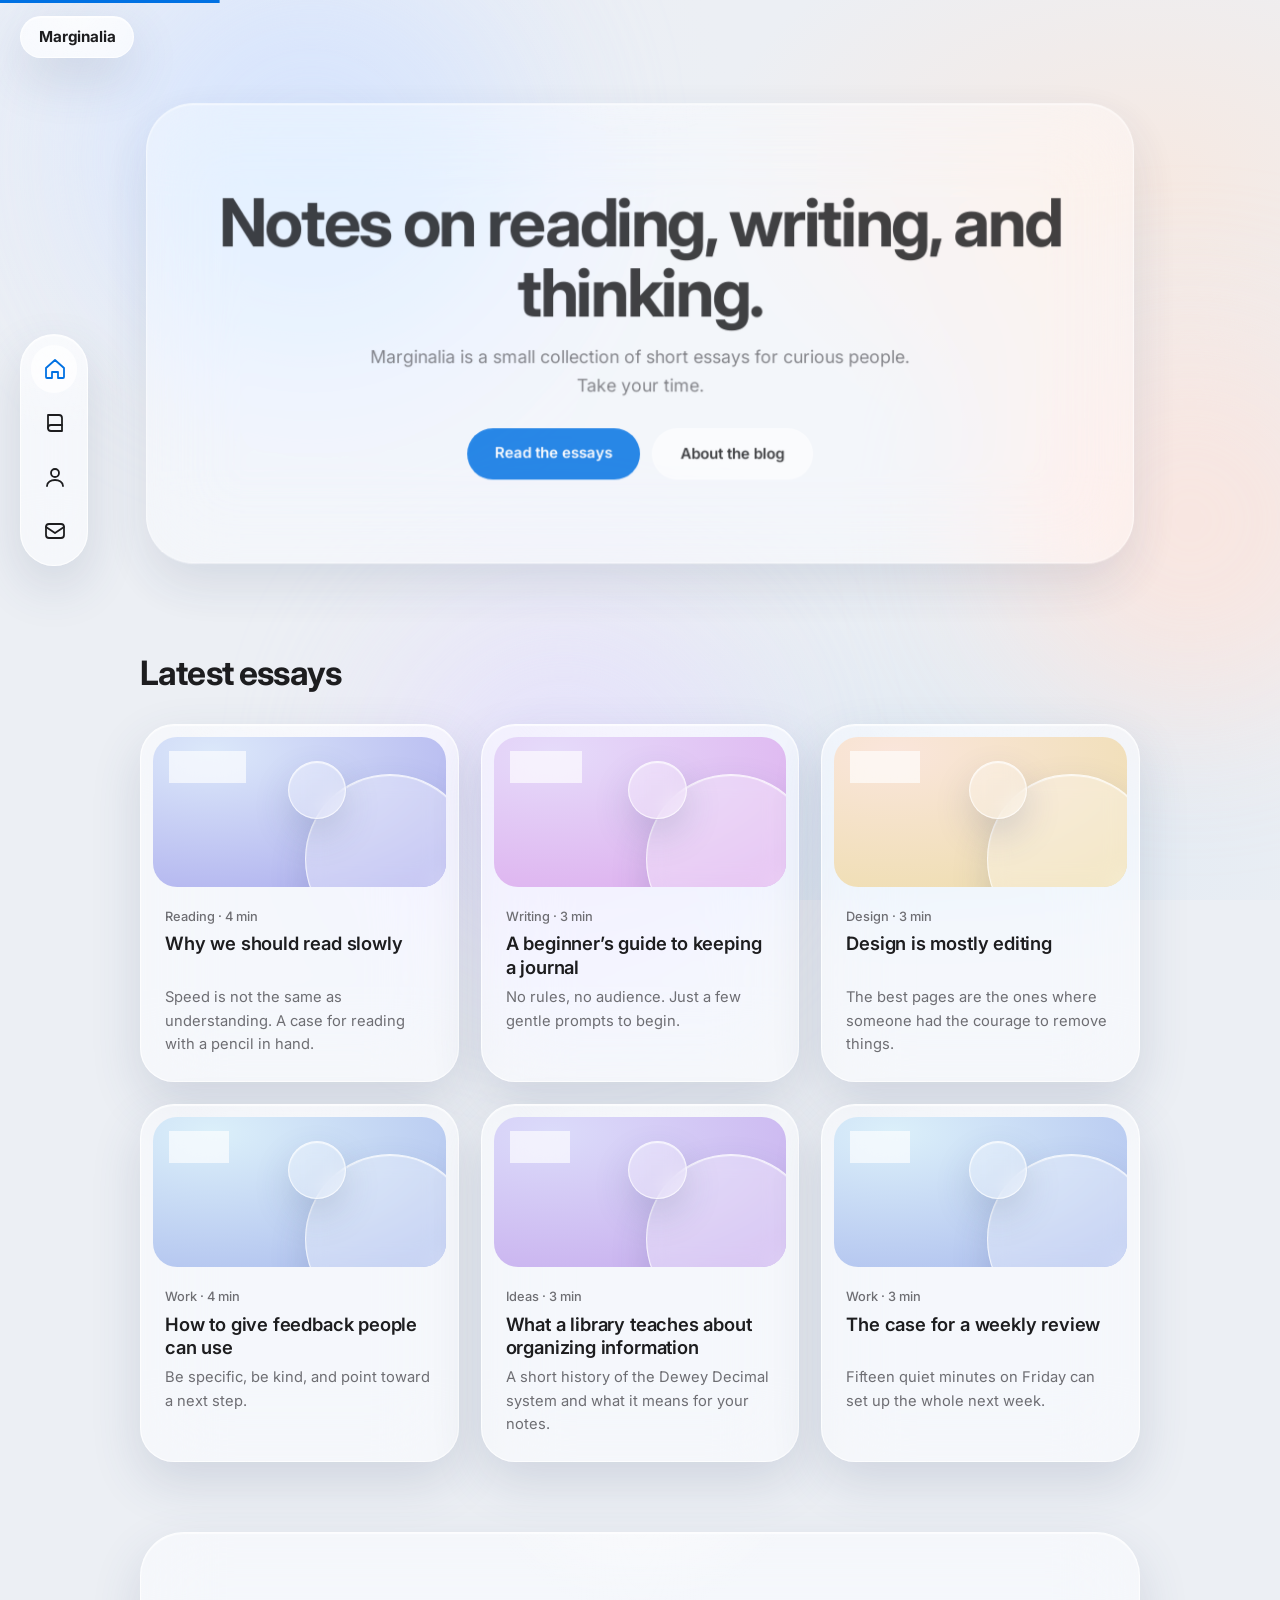
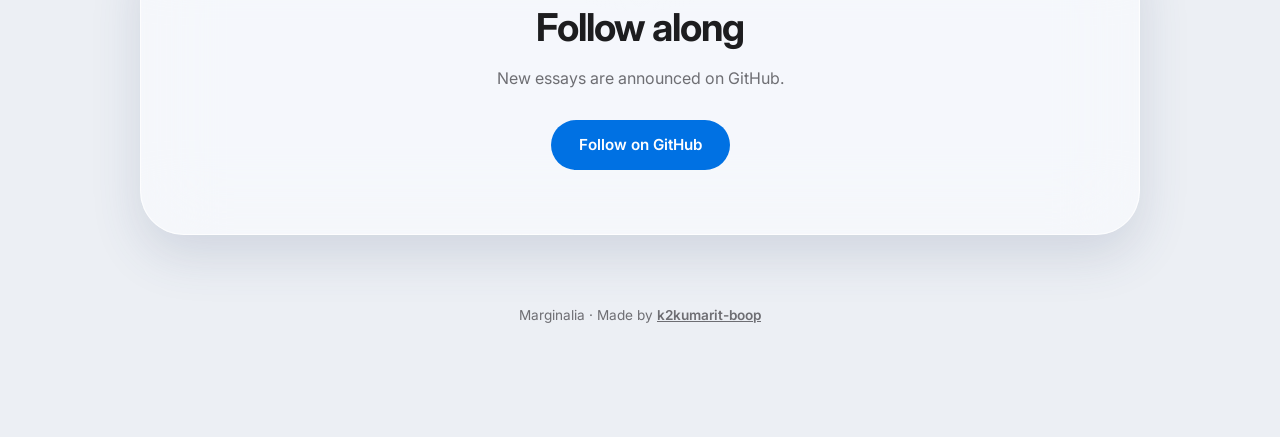
==== index.html @ 706b2b9c "1 Starting blogs" ====
<!DOCTYPE html>
<html lang="en">
<head>
<meta charset="utf-8">
<meta name="viewport" content="width=device-width, initial-scale=1, viewport-fit=cover">
<title>Marginalia</title>
<link rel="preconnect" href="https://fonts.googleapis.com">
<link href="https://fonts.googleapis.com/css2?family=Inter:wght@400;500;600;700&display=swap" rel="stylesheet">
<style>
:root{
  box-sizing:border-box;
  padding-top:env(safe-area-inset-top,0px);
  padding-bottom:env(safe-area-inset-bottom,0px);
  --env1:#eceff4;--env2:#e8eef9;--env3:#f6e9e2;--env4:#dfe9f3;
  --b1:#cfe0ff;--b2:#ffe1d6;--b3:#e4dcff;
  --glass:rgba(255,255,255,.5);--glass2:rgba(255,255,255,.72);--glass-b:rgba(255,255,255,.75);--hi:rgba(255,255,255,.7);
  --text:#1d1d1f;--muted:#6e6e73;--accent:#0071e3;--on-accent:#ffffff;
  --shadow:0 20px 50px rgba(60,80,120,.16);--cl1:92%;--cl2:80%;--chip-bg:rgba(255,255,255,.65);--chip-fg:#1d1d1f;
}
@media (prefers-color-scheme:dark){
  :root:not([data-theme="light"]){
    --env1:#0f1218;--env2:#16203a;--env3:#2a1c2c;--env4:#14243a;
    --b1:#2a4a8a;--b2:#5a3350;--b3:#3a3472;
    --glass:rgba(255,255,255,.1);--glass2:rgba(40,46,60,.62);--glass-b:rgba(255,255,255,.2);--hi:rgba(255,255,255,.22);
    --text:#f5f5f7;--muted:#a1a1a6;--accent:#64b5ff;--on-accent:#04152b;
    --shadow:0 20px 50px rgba(0,0,0,.45);--cl1:40%;--cl2:24%;--chip-bg:rgba(255,255,255,.18);--chip-fg:#f5f5f7;
  }
}
:root[data-theme="dark"]{
  --env1:#0f1218;--env2:#16203a;--env3:#2a1c2c;--env4:#14243a;
  --b1:#2a4a8a;--b2:#5a3350;--b3:#3a3472;
  --glass:rgba(255,255,255,.1);--glass2:rgba(40,46,60,.62);--glass-b:rgba(255,255,255,.2);--hi:rgba(255,255,255,.22);
  --text:#f5f5f7;--muted:#a1a1a6;--accent:#64b5ff;--on-accent:#04152b;
  --shadow:0 20px 50px rgba(0,0,0,.45);--cl1:40%;--cl2:24%;--chip-bg:rgba(255,255,255,.18);--chip-fg:#f5f5f7;
}
html{scroll-behavior:smooth;scroll-padding-top:env(safe-area-inset-top,0px)}
*,*::before,*::after{box-sizing:inherit}
body{margin:0;overflow-x:hidden;color:var(--text);line-height:1.6;
  font-family:-apple-system,BlinkMacSystemFont,"SF Pro Display","SF Pro Text","Inter",system-ui,"Segoe UI",sans-serif;
  background:radial-gradient(60% 50% at 15% 10%,var(--env2) 0,transparent 70%),radial-gradient(50% 45% at 90% 20%,var(--env3) 0,transparent 70%),
    radial-gradient(60% 50% at 70% 95%,var(--env4) 0,transparent 70%),var(--env1);background-attachment:fixed}
a{color:inherit}
:focus-visible{outline:3px solid var(--accent);outline-offset:3px}
.blob{position:fixed;border-radius:50%;filter:blur(80px);opacity:.65;pointer-events:none;z-index:0;will-change:transform}
.b1{width:420px;height:420px;background:var(--b1);top:-100px;left:8%}
.b2{width:380px;height:380px;background:var(--b2);top:40%;right:-100px}
.b3{width:360px;height:360px;background:var(--b3);bottom:-120px;left:30%}
.glass{background:radial-gradient(260px circle at var(--px,50%) var(--py,-30%),var(--hi),transparent 65%),var(--glass);
  border:1px solid var(--glass-b);box-shadow:var(--shadow),inset 0 1px 1px rgba(255,255,255,.7);
  -webkit-backdrop-filter:blur(40px) saturate(180%);backdrop-filter:blur(40px) saturate(180%)}
.bar{position:fixed;left:0;top:0;height:3px;width:100%;z-index:60;background:var(--accent);transform-origin:left;transform:scaleX(0)}
a.logo{position:fixed;z-index:40;left:20px;top:calc(env(safe-area-inset-top,0px) + 16px);padding:8px 18px;border-radius:999px;text-decoration:none;font-weight:700;font-size:.95rem;letter-spacing:-.01em}
.tabs{position:fixed;z-index:40;left:20px;top:50%;transform:translateY(-50%);width:68px;padding:10px;border-radius:36px;display:flex;flex-direction:column;gap:6px;
  overflow:hidden;transition:width .4s cubic-bezier(.2,.8,.2,1)}
.tabs:hover,.tabs:focus-within{width:200px}
.tabs a{display:flex;align-items:center;gap:14px;height:48px;padding:0 12px;border-radius:26px;text-decoration:none;color:var(--text);white-space:nowrap;font-size:.92rem;font-weight:600;transition:background .25s,color .25s}
.tabs a:hover{background:var(--hi)}
.tabs a.on{background:var(--hi);color:var(--accent)}
.tabs svg{flex:none;width:24px;height:24px;fill:none;stroke:currentColor;stroke-width:1.8;stroke-linecap:round;stroke-linejoin:round}
.tabs span{opacity:0;transition:opacity .3s}
.tabs:hover span,.tabs:focus-within span{opacity:1}
main{position:relative;z-index:1}
.page{animation:enter .6s cubic-bezier(.2,.8,.2,1)}
@keyframes enter{from{opacity:0;transform:translateY(24px)}}
.wrap{max-width:1000px;margin:0 auto;padding:0 24px}
@media (min-width:860px) and (max-width:1300px){.wrap{padding-left:116px}}
.hero{padding:110px 0 10px;text-align:center}
.hw{border-radius:48px;padding:clamp(34px,7vw,84px) clamp(22px,5vw,64px);text-align:center;will-change:transform,opacity}
h1{font-size:clamp(2.3rem,6vw,4.2rem);line-height:1.06;font-weight:700;letter-spacing:-.035em;margin:0 0 16px}
.hero h1{max-width:20ch;margin-inline:auto}
h1 .w{display:inline-block;opacity:0;transform:translateY(22px);animation:rise .8s cubic-bezier(.2,.8,.2,1) forwards;animation-delay:calc(var(--i) * 70ms + 100ms)}
@keyframes rise{to{opacity:1;transform:none}}
.lede{color:var(--muted);font-size:1.12rem;max-width:52ch;margin:0 auto;opacity:0;animation:rise .8s ease .55s forwards}
.btns{display:flex;gap:12px;justify-content:center;flex-wrap:wrap;margin-top:28px}
.btn{font:inherit;font-size:.95rem;font-weight:600;border:0;border-radius:999px;padding:13px 28px;cursor:pointer;background:var(--accent);color:var(--on-accent);text-decoration:none;display:inline-block;transition:transform .25s,box-shadow .25s}
.btn:hover{transform:translateY(-2px);box-shadow:0 12px 28px rgba(0,113,227,.3)}
.btn.g{background:var(--glass2);color:var(--text);border:1px solid var(--glass-b)}
.sec{padding:60px 0 10px}
.sec>h2{font-size:clamp(1.5rem,3.4vw,2.1rem);margin:0 0 24px;font-weight:700;letter-spacing:-.025em}
.grid{display:grid;grid-template-columns:repeat(auto-fit,minmax(290px,1fr));gap:22px;align-items:stretch;grid-auto-rows:1fr}
.card{display:flex;flex-direction:column;border-radius:34px;padding:12px 12px 24px;text-decoration:none;transition:transform .4s cubic-bezier(.2,.8,.2,1),box-shadow .4s}
a.card:hover{transform:translateY(-6px);box-shadow:0 30px 60px rgba(60,80,120,.22),inset 0 1px 1px rgba(255,255,255,.7)}
.card .tx{padding:16px 12px 0;flex:1}
.card small{color:var(--muted);font-size:.8rem;font-weight:500}
.card h3{margin:4px 0 6px;font-size:1.15rem;line-height:1.3;font-weight:600;letter-spacing:-.01em;display:-webkit-box;-webkit-line-clamp:2;-webkit-box-orient:vertical;overflow:hidden;min-height:2.6em}
.card p{margin:0;color:var(--muted);font-size:.92rem;display:-webkit-box;-webkit-line-clamp:3;-webkit-box-orient:vertical;overflow:hidden;min-height:4.8em}
.cv{position:relative;overflow:hidden;isolation:isolate;border-radius:24px;height:var(--ch,150px);
  background:radial-gradient(120% 120% at 20% 10%,hsl(var(--h) 75% var(--cl1)) 0,hsl(calc(var(--h) + 25) 65% var(--cl2)) 100%)}
.cv i{position:absolute;display:block;border-radius:50%;background:rgba(255,255,255,.32);border:1px solid rgba(255,255,255,.7);
  box-shadow:inset 0 1px 1px rgba(255,255,255,.8),0 16px 36px rgba(60,80,120,.18);-webkit-backdrop-filter:blur(10px);backdrop-filter:blur(10px)}
.cv i:nth-child(1){width:58%;aspect-ratio:1;right:-10%;bottom:-38%}
.cv i:nth-child(2){width:20%;aspect-ratio:1;left:46%;top:16%}
.cv b{position:absolute;left:16px;top:14px;z-index:2;font-size:.78rem;font-weight:600;padding:6px 14px;border-radius:999px;background:var(--chip-bg);color:var(--chip-fg);
  -webkit-backdrop-filter:blur(14px);backdrop-filter:blur(14px)}
.tools{display:flex;flex-wrap:wrap;gap:14px;align-items:center;margin-bottom:28px}
.tools input{flex:1 1 220px;font:inherit;padding:13px 22px;border-radius:999px;border:1px solid var(--glass-b);background:var(--glass2);color:var(--text)}
.tools input::placeholder{color:var(--muted)}
.chips{display:flex;flex-wrap:wrap;gap:8px}
.chip{font:inherit;font-size:.84rem;font-weight:600;padding:9px 18px;border-radius:999px;border:1px solid var(--glass-b);background:var(--glass2);color:var(--text);cursor:pointer;transition:background .25s,color .25s}
.chip.on{background:var(--accent);color:var(--on-accent);border-color:transparent}
.empty{text-align:center;color:var(--muted)}
.read{max-width:720px;margin:28px auto 0;border-radius:44px;padding:clamp(26px,5vw,60px);font-size:1.12rem;line-height:1.8;background:var(--glass2)}
.read p{margin:0 0 1.25em}
.read h2{font-size:1.4rem;margin:1.8em 0 .5em;letter-spacing:-.02em;font-weight:700;scroll-margin-top:90px}
.read blockquote{margin:1.6em 0;padding:24px 28px;border-radius:30px;font-size:1.4rem;line-height:1.45;font-weight:600;letter-spacing:-.015em;
  background:var(--glass);border:1px solid var(--glass-b);box-shadow:inset 0 1px 1px rgba(255,255,255,.7)}
.author{max-width:720px;margin:22px auto 0;border-radius:34px;padding:22px 26px;display:flex;gap:18px;align-items:center;flex-wrap:wrap}
.av{flex:none;width:56px;height:56px;border-radius:50%;display:grid;place-items:center;font-weight:700;font-size:1.25rem;color:#fff;
  background:radial-gradient(circle at 30% 25%,rgba(255,255,255,.85),var(--accent) 75%)}
.author div{flex:1 1 220px}.author b{display:block}.author span{color:var(--muted);font-size:.9rem}
.author .btn{padding:10px 22px}
.follow{border-radius:44px;padding:clamp(30px,6vw,64px);text-align:center}
.follow h2{margin:0 0 8px;font-size:clamp(1.6rem,4vw,2.4rem);letter-spacing:-.025em}.follow p{margin:0;color:var(--muted)}
.toc{position:fixed;right:24px;top:50%;transform:translateY(-50%);z-index:20;width:210px;border-radius:28px;padding:16px 12px;display:none}
@media (min-width:1300px){.toc.on{display:block}}
.toc b{display:block;font-size:.72rem;color:var(--muted);padding:0 10px 8px;font-weight:600}
.toc button{display:block;width:100%;text-align:left;font:inherit;font-size:.84rem;font-weight:500;color:var(--text);background:none;border:0;border-radius:16px;padding:9px 12px;cursor:pointer;transition:background .25s,color .25s}
.toc button.on{background:var(--hi);color:var(--accent);font-weight:600}.toc button:hover{background:var(--hi)}
.orn{position:fixed;left:50%;bottom:calc(env(safe-area-inset-bottom,0px) + 24px);z-index:35;display:flex;gap:4px;padding:6px;border-radius:999px;
  transform:translate(-50%,40px);opacity:0;visibility:hidden;transition:transform .5s cubic-bezier(.2,.8,.2,1),opacity .4s,visibility .4s}
.orn.show{transform:translate(-50%,0);opacity:1;visibility:visible}
.orn button{font:inherit;font-size:.84rem;font-weight:600;color:var(--text);background:none;border:0;border-radius:999px;padding:10px 20px;cursor:pointer;transition:background .25s}
.orn button:hover{background:var(--hi)}
.rv{opacity:0;transform:translateY(32px);transition:opacity .8s ease,transform .9s cubic-bezier(.2,.8,.2,1);transition-delay:calc(var(--i,0) * 110ms)}
.rv.in{opacity:1;transform:none}
footer{text-align:center;color:var(--muted);font-size:.85rem;padding:60px 20px 110px}
footer a{font-weight:600}
@media (max-width:859px){
  .tabs{left:50%;top:auto;bottom:calc(env(safe-area-inset-bottom,0px) + 14px);transform:translateX(-50%);width:auto;flex-direction:row;padding:8px;border-radius:999px}
  .tabs:hover,.tabs:focus-within{width:auto}
  .tabs a{padding:0 14px}.tabs span{display:none}
  .orn{bottom:calc(env(safe-area-inset-bottom,0px) + 92px)}
  a.logo{left:16px}
}
@media (prefers-reduced-motion:reduce){
  html{scroll-behavior:auto}
  .page,h1 .w,.lede{animation:none;opacity:1;transform:none}
  .rv{opacity:1;transform:none;transition:none}
}
</style>
</head>
<body>
<div class="blob b1" data-s=".25"></div><div class="blob b2" data-s="-.15"></div><div class="blob b3" data-s="-.3"></div>
<div class="bar" id="bar"></div>
<a class="logo glass" href="#home">Marginalia</a>
<nav class="tabs glass" id="tabs" aria-label="Main"></nav>
<aside class="toc glass" id="toc" aria-label="On this page"></aside>
<div class="orn glass" id="orn"><button id="copy" type="button">Copy link</button><button id="top" type="button">Back to top</button></div>
<main id="app"></main>
<footer>Marginalia · Made by <a href="https://github.com/k2kumarit-boop">k2kumarit-boop</a></footer>

<script>
(function(){
var P=[
{id:'home',n:'Home',s:'Start here',h:'Notes on reading, writing, and thinking.',l:'Marginalia is a small collection of short essays for curious people. Take your time.',b:[
 {t:'latest',h:'Latest essays',n:6},{t:'follow'}]},
{id:'essays',n:'Essays',s:'All posts',h:'Every essay, in one place.',l:'Search by keyword or choose a topic.',b:[{t:'index'}]},
{id:'read-slowly',par:'essays',d:'Nov 2, 2026',q:'Slowing down feels like losing time, but it is often the only way to gain anything from a page.',cat:'Reading',m:'4 min',n:'Why we should read slowly',sum:'Speed is not the same as understanding. A case for reading with a pencil in hand.',s:'Reading',h:'Why we should read slowly.',l:'Reading · 4 min read',b:[
 {t:'article',p:['Reading faster has become a quiet ambition. We skim headlines, scroll past paragraphs, and finish books with a sense that we’ve been somewhere without remembering the trip. Slowing down feels like losing time, but it is often the only way to gain anything from a page.','## Slow reading is active reading','Keep a pencil nearby. Underline a sentence that surprises you, write a question in the margin, or note where you disagree. The marks are a conversation, and they make the text easier to remember.','## Reread the parts that matter','You don’t need to reread an entire book. Go back to the chapter that changed your mind and read it again a week later. Familiar ideas often reveal new details the second time.','## Make a small ritual','Choose a regular time, silence your phone, and read for twenty minutes. A short, protected session beats a long, distracted one.']},
 {t:'more',h:'Keep reading'}]},
{id:'keep-a-journal',par:'essays',d:'Oct 26, 2026',q:'A journal is the lowest-stakes form of writing there is.',cat:'Writing',m:'3 min',n:'A beginner’s guide to keeping a journal',sum:'No rules, no audience. Just a few gentle prompts to begin.',s:'Writing',h:'A beginner’s guide to keeping a journal.',l:'Writing · 3 min read',b:[
 {t:'article',p:['A journal is the lowest-stakes form of writing there is. No one will grade it, and no one has to read it. That makes it a good place to think.','## Start with five minutes','Set a timer and write until it rings. If you don’t know what to say, write “I don’t know what to say” and see what comes next.','## Use simple prompts','What happened today? What surprised me? What am I worried about? What am I looking forward to? Short questions are easier to answer than big ones.','## Don’t edit yourself','Spelling, grammar, and neat handwriting don’t matter here. The point is to get thoughts out of your head and onto the page.','## Look back sometimes','Once a month, reread a few entries. You may spot patterns in your moods, worries, and wins that are hard to notice day by day.']},
 {t:'more',h:'Keep reading'}]},
{id:'design-is-editing',par:'essays',d:'Oct 19, 2026',q:'When everything is emphasized, nothing is.',cat:'Design',m:'3 min',n:'Design is mostly editing',sum:'The best pages are the ones where someone had the courage to remove things.',s:'Design',h:'Design is mostly editing.',l:'Design · 3 min read',b:[
 {t:'article',p:['When people imagine design, they picture adding: color, shapes, features. In practice a large part of the work is taking things away.','## Ask what each element is for','Look at any page and ask what job each piece does. If you can’t name it, it may not belong.','## Make one thing the star','When everything is emphasized, nothing is. Choose one main idea per screen or page and let the rest support it.','## Use space as a tool','White space is not wasted space. It gives the eye a place to rest and shows which things belong together.','## Edit again tomorrow','Return with fresh eyes. You will almost always find one more thing to cut.']},
 {t:'more',h:'Keep reading'}]},
{id:'useful-feedback',par:'essays',d:'Oct 12, 2026',q:'Feedback is a gift only when the receiver can do something with it.',cat:'Work',m:'4 min',n:'How to give feedback people can use',sum:'Be specific, be kind, and point toward a next step.',s:'Work',h:'How to give feedback people can use.',l:'Work · 4 min read',b:[
 {t:'article',p:['Feedback is a gift only when the receiver can do something with it. “This is confusing” helps less than it seems, and “great job” helps even less.','## Describe what you saw','Start with a specific observation: “The second paragraph introduces three ideas at once.” It focuses on the work, not the person.','## Explain the effect','Say how it landed for you: “I lost track of the main point.” This helps the other person see the gap between intent and result.','## Suggest a next step','Offer one idea to try: “Maybe split it into two paragraphs.” Keep it as an offer, not an order.','## Balance the good','Mention what works so it doesn’t get edited away. Specific praise teaches as much as criticism.']},
 {t:'more',h:'Keep reading'}]},
{id:'what-libraries-teach',par:'essays',d:'Oct 5, 2026',q:'The system moves from broad to specific.',cat:'Ideas',m:'3 min',n:'What a library teaches about organizing information',sum:'A short history of the Dewey Decimal system and what it means for your notes.',s:'Ideas',h:'What a library teaches about organizing information.',l:'Ideas · 3 min read',b:[
 {t:'article',p:['A library is a solution to a problem we all face: too much information and too little time. How it sorts books can help you sort your own notes and files.','## Ten big shelves','In 1876, Melvil Dewey published the system that bears his name, the Dewey Decimal Classification. It divides knowledge into ten main classes and then splits each into smaller topics using decimals.','## Why it works','The system moves from broad to specific. You can find a book by following a short path instead of searching every shelf.','## Try it with your notes','Sort your files into a few broad folders, then add subfolders only when a folder grows crowded. Simple structures are easier to keep up than clever ones.']},
 {t:'more',h:'Keep reading'}]},
{id:'weekly-review',par:'essays',d:'Sep 28, 2026',q:'A clean list is easier to trust.',cat:'Work',m:'3 min',n:'The case for a weekly review',sum:'Fifteen quiet minutes on Friday can set up the whole next week.',s:'Work',h:'The case for a weekly review.',l:'Work · 3 min read',b:[
 {t:'article',p:['Daily to-do lists keep you moving, but they rarely let you step back. A weekly review is a short pause to look at the bigger picture.','## Look back','Read through your calendar and notes. What went well? What took longer than expected? What did you avoid?','## Clear the clutter','Close open tabs, file loose notes, and delete tasks that no longer matter. A clean list is easier to trust.','## Look ahead','Pick the two or three things that matter most next week and put them in your calendar before anything else fills the space.']},
 {t:'more',h:'Keep reading'}]},
{id:'about',n:'About',s:'The blog',h:'Notes in the margin.',l:'Marginalia is a small blog of essays on reading, writing, design, and thinking. Each piece is short enough to finish and thoughtful enough to remember.',b:[
 {t:'cols',h:'What we value',i:[['Short essays','Ideas you can finish in a few minutes.'],['Plain language','No jargon unless it is explained first.'],['Room to think','Every piece ends with something to try.']]}]},
{id:'contact',n:'Contact',s:'Say hello',h:'Say hello.',l:'Want to suggest a topic or send a note? Reach out on GitHub.',b:[{t:'link',i:['Open GitHub profile','https://github.com/k2kumarit-boop']}]}];
var HUE={Reading:215,Writing:260,Design:20,Work:200,Ideas:240};
var ICON={
 home:'<path d="M3 11l9-8 9 8v9a1 1 0 0 1-1 1h-5v-6H9v6H4a1 1 0 0 1-1-1z"/>',
 essays:'<path d="M5 4h11a3 3 0 0 1 3 3v13H8a3 3 0 0 1-3-3z"/><path d="M5 17a3 3 0 0 1 3-3h11"/>',
 about:'<circle cx="12" cy="8" r="4"/><path d="M4 21c0-4 4-6 8-6s8 2 8 6"/>',
 contact:'<rect x="3" y="5" width="18" height="14" rx="3"/><path d="M3 8l9 6 9-6"/>'};
var calm=window.matchMedia('(prefers-reduced-motion: reduce)').matches;
var app=document.getElementById('app'),bar=document.getElementById('bar'),toc=document.getElementById('toc'),orn=document.getElementById('orn'),copyB=document.getElementById('copy');
var curP=null,io=null,docH=1,par=[],heads=[],tbs=[],cur=0,target=0,hero=null;
function esc(s){return s.replace(/&/g,'&amp;').replace(/</g,'&lt;')}
function posts(){return P.filter(function(p){return p.cat})}
function cats(){var c=['All'];posts().forEach(function(p){if(c.indexOf(p.cat)<0)c.push(p.cat)});return c}
function cover(q,big){var d=function(s){return big?' data-s="'+s+'"':''};
  return '<div class="cv'+(big?' rv':'')+'" style="--h:'+HUE[q.cat]+(big?';--ch:clamp(200px,34vw,320px)':'')+'"><i'+d('-.05')+'></i><i'+d('-.1')+'></i><b>'+q.cat+'</b></div>'}
function card(q,j){return '<a class="card glass rv" style="--i:'+(j%3)+'" href="#'+q.id+'" data-c="'+q.cat+'" data-t="'+(q.n+' '+q.sum).toLowerCase()+'">'+cover(q)+
  '<div class="tx"><small>'+q.cat+' · '+q.m+'</small><h3>'+q.n+'</h3><p>'+q.sum+'</p></div></a>'}
document.getElementById('tabs').innerHTML=P.filter(function(p){return !p.par}).map(function(p){
  return '<a href="#'+p.id+'" data-id="'+p.id+'" aria-label="'+p.n+'"><svg viewBox="0 0 24 24" aria-hidden="true">'+ICON[p.id]+'</svg><span>'+p.n+'</span></a>'}).join('');
function blk(b){
  var h=b.h?'<h2 class="rv">'+b.h+'</h2>':'',body='';
  if(b.t==='latest')body='<div class="grid">'+posts().slice(0,b.n).map(card).join('')+'</div>';
  if(b.t==='more'){var s=posts().filter(function(q){return q.id!==curP.id});
    s.sort(function(a,c){return (c.cat===curP.cat)-(a.cat===curP.cat)});body='<div class="grid">'+s.slice(0,2).map(card).join('')+'</div>'}
  if(b.t==='index')body='<div class="tools rv"><input id="q" type="search" placeholder="Search essays" aria-label="Search essays"><div class="chips" id="chips">'+
    cats().map(function(c,j){return '<button type="button" class="chip'+(j?'':' on')+'" data-c="'+c+'">'+c+'</button>'}).join('')+'</div></div><div class="grid" id="pgrid">'+posts().map(card).join('')+'</div><p class="empty" id="empty" hidden>No essays match your search.</p>';
  if(b.t==='cols')body='<div class="grid">'+b.i.map(function(c,j){return '<div class="card glass rv" style="--i:'+j+'"><div class="tx"><h3>'+c[0]+'</h3><p>'+c[1]+'</p></div></div>'}).join('')+'</div>';
  if(b.t==='article'){var k=0;return '<section class="wrap">'+cover(curP,true)+'<article class="read glass rv">'+b.p.map(function(s,n){
    var o=s.indexOf('## ')===0?'<h2 id="h'+(k++)+'">'+esc(s.slice(3))+'</h2>':'<p>'+esc(s)+'</p>';
    return o+(n===2&&curP.q?'<blockquote>'+esc(curP.q)+'</blockquote>':'')}).join('')+'</article>'+
    '<div class="author glass rv"><span class="av">K</span><div><b>k2kumarit-boop</b><span>Writes short essays on reading, writing, design, and thinking.</span></div><a class="btn" href="https://github.com/k2kumarit-boop">Follow on GitHub</a></div></section>'}
  if(b.t==='follow')return '<section class="wrap sec"><div class="follow glass rv"><h2>Follow along</h2><p>New essays are announced on GitHub.</p><div class="btns"><a class="btn" href="https://github.com/k2kumarit-boop">Follow on GitHub</a></div></div></section>';
  if(b.t==='link')body='<div class="btns"><a class="btn rv" href="'+b.i[1]+'">'+b.i[0]+'</a></div>';
  return '<section class="wrap sec">'+h+body+'</section>';
}
function bindFilter(){
  var q=document.getElementById('q');if(!q)return;var cat='All';
  function run(){var t=q.value.trim().toLowerCase(),n=0;
    document.querySelectorAll('#pgrid .card').forEach(function(c){var ok=(cat==='All'||c.dataset.c===cat)&&(!t||c.dataset.t.indexOf(t)>-1);c.style.display=ok?'':'none';if(ok)n++});
    document.getElementById('empty').hidden=n>0}
  q.addEventListener('input',run);
  document.getElementById('chips').addEventListener('click',function(e){var b=e.target.closest('.chip');if(!b)return;cat=b.dataset.c;
    document.querySelectorAll('.chip').forEach(function(x){x.classList.toggle('on',x===b)});run()});
}
function render(){
  var id=location.hash.slice(1),i=P.findIndex(function(p){return p.id===id});
  if(i<0)i=0;var p=P[i];curP=p;
  document.title=p.n+' · Marginalia';
  var words=p.h.split(' ').map(function(w,j){return '<span class="w" style="--i:'+j+'">'+w+'</span>'}).join(' ');
  var meta=p.cat?p.cat+' · '+p.m+' read · '+p.d+' · By k2kumarit-boop':p.l;
  var h=i===0?'<section class="wrap hero"><div class="hw glass" id="heroIn"><h1>'+words+'</h1><p class="lede">'+p.l+'</p><div class="btns"><a class="btn" href="#essays">Read the essays</a><a class="btn g" href="#about">About the blog</a></div></div></section>'
    :'<section class="wrap hero"><h1>'+words+'</h1><p class="lede">'+meta+'</p></section>';
  app.innerHTML='<div class="page">'+h+p.b.map(blk).join('')+'</div>';
  window.scrollTo({top:0,behavior:'auto'});
  hero=document.getElementById('heroIn');
  heads=[].slice.call(document.querySelectorAll('.read h2'));
  toc.innerHTML=heads.length?'<b>On this page</b>'+heads.map(function(x,j){return '<button type="button" data-j="'+j+'">'+x.textContent+'</button>'}).join(''):'';
  toc.classList.toggle('on',heads.length>0);tbs=[].slice.call(toc.querySelectorAll('button'));
  orn.dataset.post=p.cat?'1':'';orn.classList.remove('show');
  par=[].slice.call(document.querySelectorAll('[data-s]')).map(function(e){return [e,+e.dataset.s]});
  document.querySelectorAll('.tabs a').forEach(function(a){var on=a.dataset.id===(p.par||p.id);a.classList.toggle('on',on);if(on)a.setAttribute('aria-current','page');else a.removeAttribute('aria-current')});
  cur=target=0;docH=document.documentElement.scrollHeight-window.innerHeight||1;observe();bindFilter();
}
function observe(){
  var els=document.querySelectorAll('.rv');if(io)io.disconnect();
  if('IntersectionObserver' in window){
    io=new IntersectionObserver(function(es){es.forEach(function(e){if(e.isIntersecting){e.target.classList.add('in');io.unobserve(e.target)}})},{threshold:.12});
    els.forEach(function(e){io.observe(e)});
  }else els.forEach(function(e){e.classList.add('in')});
}
toc.addEventListener('click',function(e){var b=e.target.closest('button');if(b)heads[+b.dataset.j].scrollIntoView({behavior:calm?'auto':'smooth',block:'start'})});
document.getElementById('top').addEventListener('click',function(){window.scrollTo({top:0,behavior:calm?'auto':'smooth'})});
copyB.addEventListener('click',function(){
  var u=location.href;
  function ok(){copyB.textContent='Copied';setTimeout(function(){copyB.textContent='Copy link'},1600)}
  function fb(){var t=document.createElement('textarea');t.value=u;document.body.appendChild(t);t.select();
    try{document.execCommand('copy');ok()}catch(e){copyB.textContent='Copy failed'}document.body.removeChild(t)}
  if(navigator.clipboard&&navigator.clipboard.writeText){navigator.clipboard.writeText(u).then(ok,fb)}else fb();
});
document.addEventListener('pointermove',function(e){
  var g=e.target.closest&&e.target.closest('.glass');if(!g)return;
  var r=g.getBoundingClientRect();g.style.setProperty('--px',(e.clientX-r.left)+'px');g.style.setProperty('--py',(e.clientY-r.top)+'px');
});
function frame(){
  cur+=(target-cur)*(calm?1:.1);if(Math.abs(target-cur)<.05)cur=target;
  var q=cur/docH;bar.style.transform='scaleX('+(q<0?0:q>1?1:q)+')';
  for(var i=0;i<par.length;i++)par[i][0].style.transform='translate3d(0,'+(cur*par[i][1])+'px,0)';
  if(hero){var hp=Math.min(cur/(window.innerHeight*.9),1);hero.style.transform='translate3d(0,'+(-hp*40)+'px,0) scale('+(1-hp*.05)+')';hero.style.opacity=1-hp*.7}
  if(heads.length){var a=0;heads.forEach(function(x,j){if(x.getBoundingClientRect().top<window.innerHeight*.4)a=j});
    tbs.forEach(function(b,j){b.classList.toggle('on',j===a)})}
  requestAnimationFrame(frame);
}
function sc(){target=window.scrollY;orn.classList.toggle('show',!!orn.dataset.post&&target>260)}
window.addEventListener('scroll',sc,{passive:true});
window.addEventListener('resize',function(){docH=document.documentElement.scrollHeight-window.innerHeight||1});
window.addEventListener('load',function(){docH=document.documentElement.scrollHeight-window.innerHeight||1});
window.addEventListener('hashchange',render);
render();cur=target=window.scrollY;sc();frame();
})();
</script>
</body>
</html>
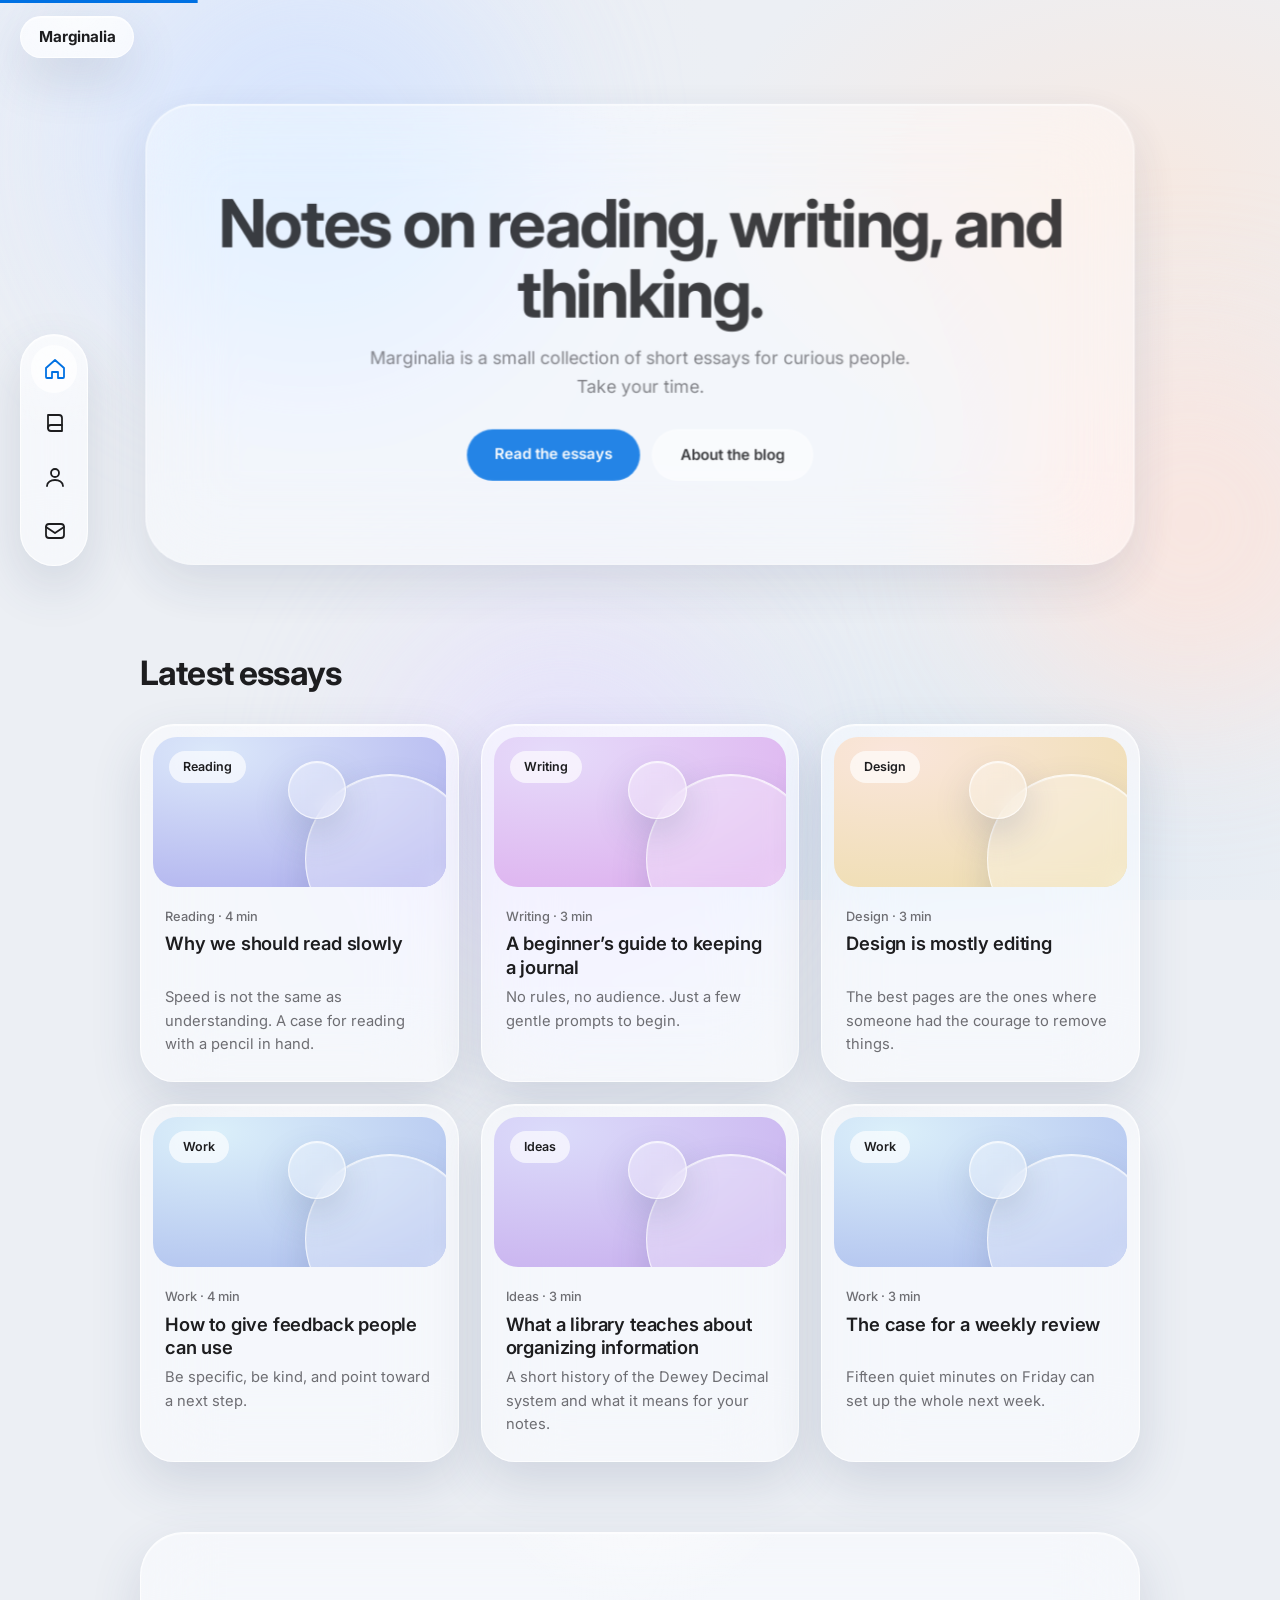
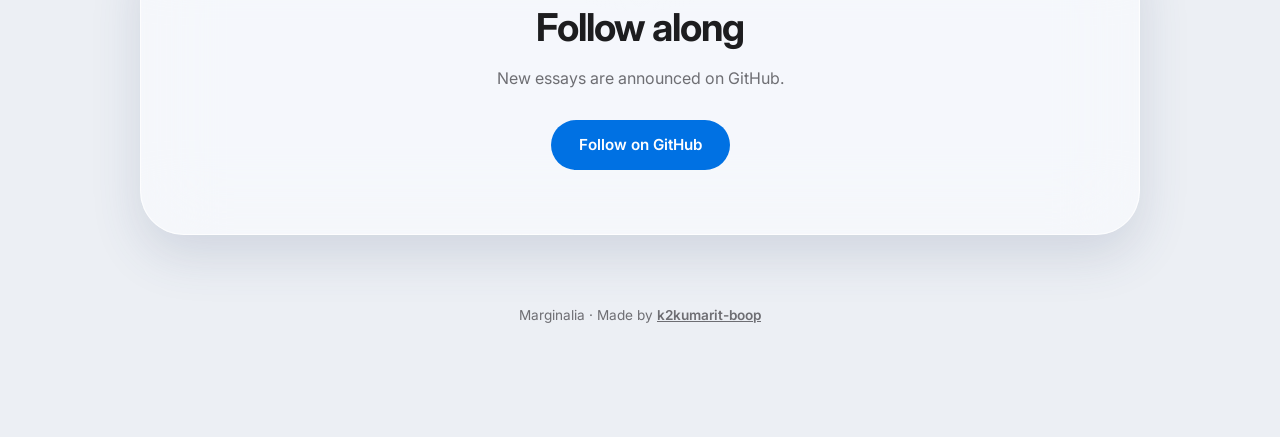
==== commit fce5cdea: "Change title from 'Marginalia' to 'Sahulkumar'" ====
--- a/index.html
+++ b/index.html
@@ -3,7 +3,8 @@
 <head>
 <meta charset="utf-8">
 <meta name="viewport" content="width=device-width, initial-scale=1, viewport-fit=cover">
-<title>Marginalia</title>
+<title>Sahulkumar</title>
+<link rel="icon" type="image/x-icon" href="/favicon.ico">
 <link rel="preconnect" href="https://fonts.googleapis.com">
 <link href="https://fonts.googleapis.com/css2?family=Inter:wght@400;500;600;700&display=swap" rel="stylesheet">
 <style>
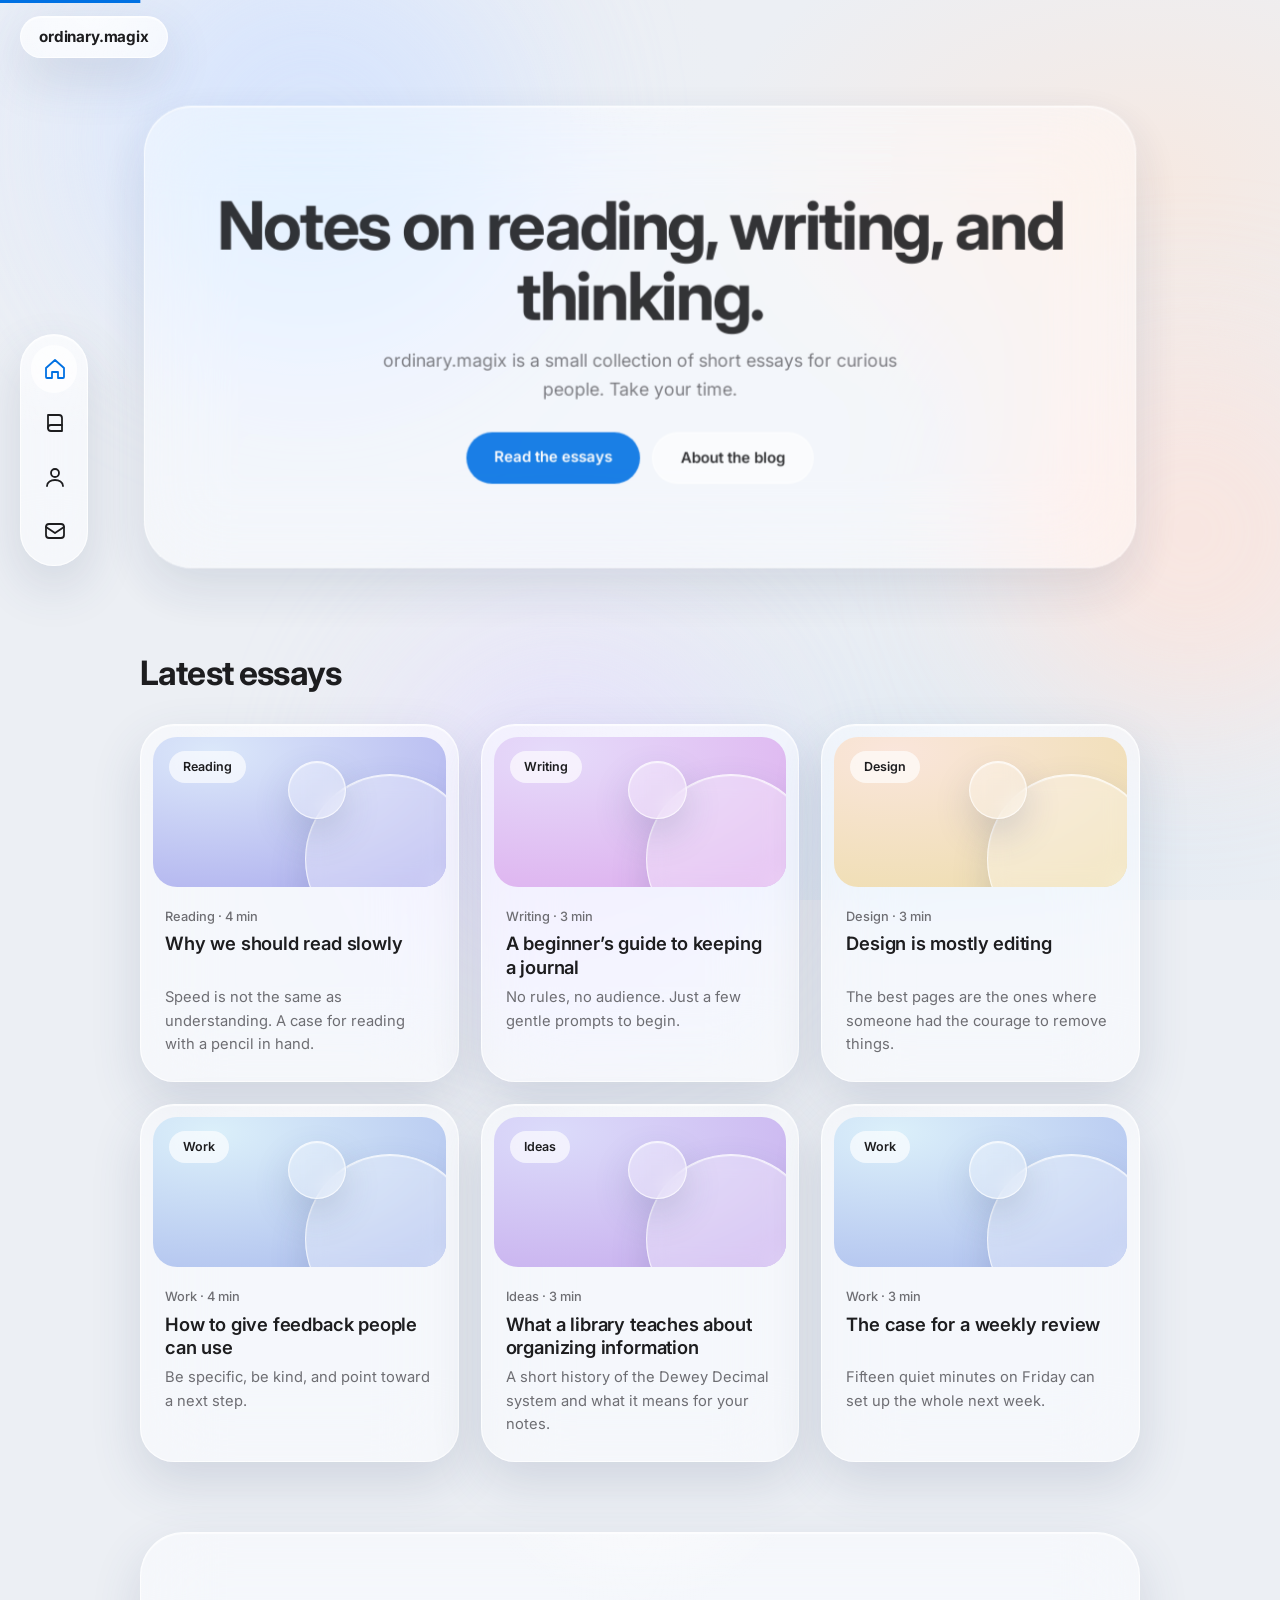
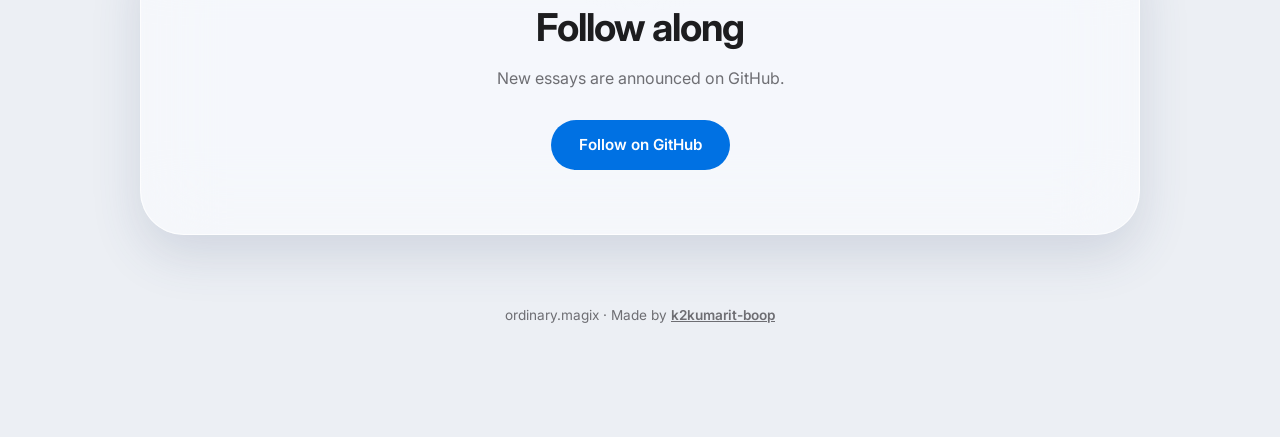
==== commit 8e231522: "Small changes" ====
--- a/index.html
+++ b/index.html
@@ -1,280 +1,968 @@
 <!DOCTYPE html>
 <html lang="en">
+
 <head>
-<meta charset="utf-8">
-<meta name="viewport" content="width=device-width, initial-scale=1, viewport-fit=cover">
-<title>Sahulkumar</title>
-<link rel="icon" type="image/x-icon" href="/favicon.ico">
-<link rel="preconnect" href="https://fonts.googleapis.com">
-<link href="https://fonts.googleapis.com/css2?family=Inter:wght@400;500;600;700&display=swap" rel="stylesheet">
-<style>
-:root{
-  box-sizing:border-box;
-  padding-top:env(safe-area-inset-top,0px);
-  padding-bottom:env(safe-area-inset-bottom,0px);
-  --env1:#eceff4;--env2:#e8eef9;--env3:#f6e9e2;--env4:#dfe9f3;
-  --b1:#cfe0ff;--b2:#ffe1d6;--b3:#e4dcff;
-  --glass:rgba(255,255,255,.5);--glass2:rgba(255,255,255,.72);--glass-b:rgba(255,255,255,.75);--hi:rgba(255,255,255,.7);
-  --text:#1d1d1f;--muted:#6e6e73;--accent:#0071e3;--on-accent:#ffffff;
-  --shadow:0 20px 50px rgba(60,80,120,.16);--cl1:92%;--cl2:80%;--chip-bg:rgba(255,255,255,.65);--chip-fg:#1d1d1f;
-}
-@media (prefers-color-scheme:dark){
-  :root:not([data-theme="light"]){
-    --env1:#0f1218;--env2:#16203a;--env3:#2a1c2c;--env4:#14243a;
-    --b1:#2a4a8a;--b2:#5a3350;--b3:#3a3472;
-    --glass:rgba(255,255,255,.1);--glass2:rgba(40,46,60,.62);--glass-b:rgba(255,255,255,.2);--hi:rgba(255,255,255,.22);
-    --text:#f5f5f7;--muted:#a1a1a6;--accent:#64b5ff;--on-accent:#04152b;
-    --shadow:0 20px 50px rgba(0,0,0,.45);--cl1:40%;--cl2:24%;--chip-bg:rgba(255,255,255,.18);--chip-fg:#f5f5f7;
-  }
-}
-:root[data-theme="dark"]{
-  --env1:#0f1218;--env2:#16203a;--env3:#2a1c2c;--env4:#14243a;
-  --b1:#2a4a8a;--b2:#5a3350;--b3:#3a3472;
-  --glass:rgba(255,255,255,.1);--glass2:rgba(40,46,60,.62);--glass-b:rgba(255,255,255,.2);--hi:rgba(255,255,255,.22);
-  --text:#f5f5f7;--muted:#a1a1a6;--accent:#64b5ff;--on-accent:#04152b;
-  --shadow:0 20px 50px rgba(0,0,0,.45);--cl1:40%;--cl2:24%;--chip-bg:rgba(255,255,255,.18);--chip-fg:#f5f5f7;
-}
-html{scroll-behavior:smooth;scroll-padding-top:env(safe-area-inset-top,0px)}
-*,*::before,*::after{box-sizing:inherit}
-body{margin:0;overflow-x:hidden;color:var(--text);line-height:1.6;
-  font-family:-apple-system,BlinkMacSystemFont,"SF Pro Display","SF Pro Text","Inter",system-ui,"Segoe UI",sans-serif;
-  background:radial-gradient(60% 50% at 15% 10%,var(--env2) 0,transparent 70%),radial-gradient(50% 45% at 90% 20%,var(--env3) 0,transparent 70%),
-    radial-gradient(60% 50% at 70% 95%,var(--env4) 0,transparent 70%),var(--env1);background-attachment:fixed}
-a{color:inherit}
-:focus-visible{outline:3px solid var(--accent);outline-offset:3px}
-.blob{position:fixed;border-radius:50%;filter:blur(80px);opacity:.65;pointer-events:none;z-index:0;will-change:transform}
-.b1{width:420px;height:420px;background:var(--b1);top:-100px;left:8%}
-.b2{width:380px;height:380px;background:var(--b2);top:40%;right:-100px}
-.b3{width:360px;height:360px;background:var(--b3);bottom:-120px;left:30%}
-.glass{background:radial-gradient(260px circle at var(--px,50%) var(--py,-30%),var(--hi),transparent 65%),var(--glass);
-  border:1px solid var(--glass-b);box-shadow:var(--shadow),inset 0 1px 1px rgba(255,255,255,.7);
-  -webkit-backdrop-filter:blur(40px) saturate(180%);backdrop-filter:blur(40px) saturate(180%)}
-.bar{position:fixed;left:0;top:0;height:3px;width:100%;z-index:60;background:var(--accent);transform-origin:left;transform:scaleX(0)}
-a.logo{position:fixed;z-index:40;left:20px;top:calc(env(safe-area-inset-top,0px) + 16px);padding:8px 18px;border-radius:999px;text-decoration:none;font-weight:700;font-size:.95rem;letter-spacing:-.01em}
-.tabs{position:fixed;z-index:40;left:20px;top:50%;transform:translateY(-50%);width:68px;padding:10px;border-radius:36px;display:flex;flex-direction:column;gap:6px;
-  overflow:hidden;transition:width .4s cubic-bezier(.2,.8,.2,1)}
-.tabs:hover,.tabs:focus-within{width:200px}
-.tabs a{display:flex;align-items:center;gap:14px;height:48px;padding:0 12px;border-radius:26px;text-decoration:none;color:var(--text);white-space:nowrap;font-size:.92rem;font-weight:600;transition:background .25s,color .25s}
-.tabs a:hover{background:var(--hi)}
-.tabs a.on{background:var(--hi);color:var(--accent)}
-.tabs svg{flex:none;width:24px;height:24px;fill:none;stroke:currentColor;stroke-width:1.8;stroke-linecap:round;stroke-linejoin:round}
-.tabs span{opacity:0;transition:opacity .3s}
-.tabs:hover span,.tabs:focus-within span{opacity:1}
-main{position:relative;z-index:1}
-.page{animation:enter .6s cubic-bezier(.2,.8,.2,1)}
-@keyframes enter{from{opacity:0;transform:translateY(24px)}}
-.wrap{max-width:1000px;margin:0 auto;padding:0 24px}
-@media (min-width:860px) and (max-width:1300px){.wrap{padding-left:116px}}
-.hero{padding:110px 0 10px;text-align:center}
-.hw{border-radius:48px;padding:clamp(34px,7vw,84px) clamp(22px,5vw,64px);text-align:center;will-change:transform,opacity}
-h1{font-size:clamp(2.3rem,6vw,4.2rem);line-height:1.06;font-weight:700;letter-spacing:-.035em;margin:0 0 16px}
-.hero h1{max-width:20ch;margin-inline:auto}
-h1 .w{display:inline-block;opacity:0;transform:translateY(22px);animation:rise .8s cubic-bezier(.2,.8,.2,1) forwards;animation-delay:calc(var(--i) * 70ms + 100ms)}
-@keyframes rise{to{opacity:1;transform:none}}
-.lede{color:var(--muted);font-size:1.12rem;max-width:52ch;margin:0 auto;opacity:0;animation:rise .8s ease .55s forwards}
-.btns{display:flex;gap:12px;justify-content:center;flex-wrap:wrap;margin-top:28px}
-.btn{font:inherit;font-size:.95rem;font-weight:600;border:0;border-radius:999px;padding:13px 28px;cursor:pointer;background:var(--accent);color:var(--on-accent);text-decoration:none;display:inline-block;transition:transform .25s,box-shadow .25s}
-.btn:hover{transform:translateY(-2px);box-shadow:0 12px 28px rgba(0,113,227,.3)}
-.btn.g{background:var(--glass2);color:var(--text);border:1px solid var(--glass-b)}
-.sec{padding:60px 0 10px}
-.sec>h2{font-size:clamp(1.5rem,3.4vw,2.1rem);margin:0 0 24px;font-weight:700;letter-spacing:-.025em}
-.grid{display:grid;grid-template-columns:repeat(auto-fit,minmax(290px,1fr));gap:22px;align-items:stretch;grid-auto-rows:1fr}
-.card{display:flex;flex-direction:column;border-radius:34px;padding:12px 12px 24px;text-decoration:none;transition:transform .4s cubic-bezier(.2,.8,.2,1),box-shadow .4s}
-a.card:hover{transform:translateY(-6px);box-shadow:0 30px 60px rgba(60,80,120,.22),inset 0 1px 1px rgba(255,255,255,.7)}
-.card .tx{padding:16px 12px 0;flex:1}
-.card small{color:var(--muted);font-size:.8rem;font-weight:500}
-.card h3{margin:4px 0 6px;font-size:1.15rem;line-height:1.3;font-weight:600;letter-spacing:-.01em;display:-webkit-box;-webkit-line-clamp:2;-webkit-box-orient:vertical;overflow:hidden;min-height:2.6em}
-.card p{margin:0;color:var(--muted);font-size:.92rem;display:-webkit-box;-webkit-line-clamp:3;-webkit-box-orient:vertical;overflow:hidden;min-height:4.8em}
-.cv{position:relative;overflow:hidden;isolation:isolate;border-radius:24px;height:var(--ch,150px);
-  background:radial-gradient(120% 120% at 20% 10%,hsl(var(--h) 75% var(--cl1)) 0,hsl(calc(var(--h) + 25) 65% var(--cl2)) 100%)}
-.cv i{position:absolute;display:block;border-radius:50%;background:rgba(255,255,255,.32);border:1px solid rgba(255,255,255,.7);
-  box-shadow:inset 0 1px 1px rgba(255,255,255,.8),0 16px 36px rgba(60,80,120,.18);-webkit-backdrop-filter:blur(10px);backdrop-filter:blur(10px)}
-.cv i:nth-child(1){width:58%;aspect-ratio:1;right:-10%;bottom:-38%}
-.cv i:nth-child(2){width:20%;aspect-ratio:1;left:46%;top:16%}
-.cv b{position:absolute;left:16px;top:14px;z-index:2;font-size:.78rem;font-weight:600;padding:6px 14px;border-radius:999px;background:var(--chip-bg);color:var(--chip-fg);
-  -webkit-backdrop-filter:blur(14px);backdrop-filter:blur(14px)}
-.tools{display:flex;flex-wrap:wrap;gap:14px;align-items:center;margin-bottom:28px}
-.tools input{flex:1 1 220px;font:inherit;padding:13px 22px;border-radius:999px;border:1px solid var(--glass-b);background:var(--glass2);color:var(--text)}
-.tools input::placeholder{color:var(--muted)}
-.chips{display:flex;flex-wrap:wrap;gap:8px}
-.chip{font:inherit;font-size:.84rem;font-weight:600;padding:9px 18px;border-radius:999px;border:1px solid var(--glass-b);background:var(--glass2);color:var(--text);cursor:pointer;transition:background .25s,color .25s}
-.chip.on{background:var(--accent);color:var(--on-accent);border-color:transparent}
-.empty{text-align:center;color:var(--muted)}
-.read{max-width:720px;margin:28px auto 0;border-radius:44px;padding:clamp(26px,5vw,60px);font-size:1.12rem;line-height:1.8;background:var(--glass2)}
-.read p{margin:0 0 1.25em}
-.read h2{font-size:1.4rem;margin:1.8em 0 .5em;letter-spacing:-.02em;font-weight:700;scroll-margin-top:90px}
-.read blockquote{margin:1.6em 0;padding:24px 28px;border-radius:30px;font-size:1.4rem;line-height:1.45;font-weight:600;letter-spacing:-.015em;
-  background:var(--glass);border:1px solid var(--glass-b);box-shadow:inset 0 1px 1px rgba(255,255,255,.7)}
-.author{max-width:720px;margin:22px auto 0;border-radius:34px;padding:22px 26px;display:flex;gap:18px;align-items:center;flex-wrap:wrap}
-.av{flex:none;width:56px;height:56px;border-radius:50%;display:grid;place-items:center;font-weight:700;font-size:1.25rem;color:#fff;
-  background:radial-gradient(circle at 30% 25%,rgba(255,255,255,.85),var(--accent) 75%)}
-.author div{flex:1 1 220px}.author b{display:block}.author span{color:var(--muted);font-size:.9rem}
-.author .btn{padding:10px 22px}
-.follow{border-radius:44px;padding:clamp(30px,6vw,64px);text-align:center}
-.follow h2{margin:0 0 8px;font-size:clamp(1.6rem,4vw,2.4rem);letter-spacing:-.025em}.follow p{margin:0;color:var(--muted)}
-.toc{position:fixed;right:24px;top:50%;transform:translateY(-50%);z-index:20;width:210px;border-radius:28px;padding:16px 12px;display:none}
-@media (min-width:1300px){.toc.on{display:block}}
-.toc b{display:block;font-size:.72rem;color:var(--muted);padding:0 10px 8px;font-weight:600}
-.toc button{display:block;width:100%;text-align:left;font:inherit;font-size:.84rem;font-weight:500;color:var(--text);background:none;border:0;border-radius:16px;padding:9px 12px;cursor:pointer;transition:background .25s,color .25s}
-.toc button.on{background:var(--hi);color:var(--accent);font-weight:600}.toc button:hover{background:var(--hi)}
-.orn{position:fixed;left:50%;bottom:calc(env(safe-area-inset-bottom,0px) + 24px);z-index:35;display:flex;gap:4px;padding:6px;border-radius:999px;
-  transform:translate(-50%,40px);opacity:0;visibility:hidden;transition:transform .5s cubic-bezier(.2,.8,.2,1),opacity .4s,visibility .4s}
-.orn.show{transform:translate(-50%,0);opacity:1;visibility:visible}
-.orn button{font:inherit;font-size:.84rem;font-weight:600;color:var(--text);background:none;border:0;border-radius:999px;padding:10px 20px;cursor:pointer;transition:background .25s}
-.orn button:hover{background:var(--hi)}
-.rv{opacity:0;transform:translateY(32px);transition:opacity .8s ease,transform .9s cubic-bezier(.2,.8,.2,1);transition-delay:calc(var(--i,0) * 110ms)}
-.rv.in{opacity:1;transform:none}
-footer{text-align:center;color:var(--muted);font-size:.85rem;padding:60px 20px 110px}
-footer a{font-weight:600}
-@media (max-width:859px){
-  .tabs{left:50%;top:auto;bottom:calc(env(safe-area-inset-bottom,0px) + 14px);transform:translateX(-50%);width:auto;flex-direction:row;padding:8px;border-radius:999px}
-  .tabs:hover,.tabs:focus-within{width:auto}
-  .tabs a{padding:0 14px}.tabs span{display:none}
-  .orn{bottom:calc(env(safe-area-inset-bottom,0px) + 92px)}
-  a.logo{left:16px}
-}
-@media (prefers-reduced-motion:reduce){
-  html{scroll-behavior:auto}
-  .page,h1 .w,.lede{animation:none;opacity:1;transform:none}
-  .rv{opacity:1;transform:none;transition:none}
-}
-</style>
+  <meta charset="utf-8">
+  <meta name="viewport" content="width=device-width, initial-scale=1, viewport-fit=cover">
+  <title>Sahulkumar</title>
+  <link rel="icon" type="image/x-icon" href="/favicon.ico">
+  <link rel="preconnect" href="https://fonts.googleapis.com">
+  <link href="https://fonts.googleapis.com/css2?family=Inter:wght@400;500;600;700&display=swap" rel="stylesheet">
+  <style>
+    :root {
+      box-sizing: border-box;
+      padding-top: env(safe-area-inset-top, 0px);
+      padding-bottom: env(safe-area-inset-bottom, 0px);
+      --env1: #eceff4;
+      --env2: #e8eef9;
+      --env3: #f6e9e2;
+      --env4: #dfe9f3;
+      --b1: #cfe0ff;
+      --b2: #ffe1d6;
+      --b3: #e4dcff;
+      --glass: rgba(255, 255, 255, .5);
+      --glass2: rgba(255, 255, 255, .72);
+      --glass-b: rgba(255, 255, 255, .75);
+      --hi: rgba(255, 255, 255, .7);
+      --text: #1d1d1f;
+      --muted: #6e6e73;
+      --accent: #0071e3;
+      --on-accent: #ffffff;
+      --shadow: 0 20px 50px rgba(60, 80, 120, .16);
+      --cl1: 92%;
+      --cl2: 80%;
+      --chip-bg: rgba(255, 255, 255, .65);
+      --chip-fg: #1d1d1f;
+    }
+
+    @media (prefers-color-scheme:dark) {
+      :root:not([data-theme="light"]) {
+        --env1: #0f1218;
+        --env2: #16203a;
+        --env3: #2a1c2c;
+        --env4: #14243a;
+        --b1: #2a4a8a;
+        --b2: #5a3350;
+        --b3: #3a3472;
+        --glass: rgba(255, 255, 255, .1);
+        --glass2: rgba(40, 46, 60, .62);
+        --glass-b: rgba(255, 255, 255, .2);
+        --hi: rgba(255, 255, 255, .22);
+        --text: #f5f5f7;
+        --muted: #a1a1a6;
+        --accent: #64b5ff;
+        --on-accent: #04152b;
+        --shadow: 0 20px 50px rgba(0, 0, 0, .45);
+        --cl1: 40%;
+        --cl2: 24%;
+        --chip-bg: rgba(255, 255, 255, .18);
+        --chip-fg: #f5f5f7;
+      }
+    }
+
+    :root[data-theme="dark"] {
+      --env1: #0f1218;
+      --env2: #16203a;
+      --env3: #2a1c2c;
+      --env4: #14243a;
+      --b1: #2a4a8a;
+      --b2: #5a3350;
+      --b3: #3a3472;
+      --glass: rgba(255, 255, 255, .1);
+      --glass2: rgba(40, 46, 60, .62);
+      --glass-b: rgba(255, 255, 255, .2);
+      --hi: rgba(255, 255, 255, .22);
+      --text: #f5f5f7;
+      --muted: #a1a1a6;
+      --accent: #64b5ff;
+      --on-accent: #04152b;
+      --shadow: 0 20px 50px rgba(0, 0, 0, .45);
+      --cl1: 40%;
+      --cl2: 24%;
+      --chip-bg: rgba(255, 255, 255, .18);
+      --chip-fg: #f5f5f7;
+    }
+
+    html {
+      scroll-behavior: smooth;
+      scroll-padding-top: env(safe-area-inset-top, 0px)
+    }
+
+    *,
+    *::before,
+    *::after {
+      box-sizing: inherit
+    }
+
+    body {
+      margin: 0;
+      overflow-x: hidden;
+      color: var(--text);
+      line-height: 1.6;
+      font-family: -apple-system, BlinkMacSystemFont, "SF Pro Display", "SF Pro Text", "Inter", system-ui, "Segoe UI", sans-serif;
+      background: radial-gradient(60% 50% at 15% 10%, var(--env2) 0, transparent 70%), radial-gradient(50% 45% at 90% 20%, var(--env3) 0, transparent 70%),
+        radial-gradient(60% 50% at 70% 95%, var(--env4) 0, transparent 70%), var(--env1);
+      background-attachment: fixed
+    }
+
+    a {
+      color: inherit
+    }
+
+    :focus-visible {
+      outline: 3px solid var(--accent);
+      outline-offset: 3px
+    }
+
+    .blob {
+      position: fixed;
+      border-radius: 50%;
+      filter: blur(80px);
+      opacity: .65;
+      pointer-events: none;
+      z-index: 0;
+      will-change: transform
+    }
+
+    .b1 {
+      width: 420px;
+      height: 420px;
+      background: var(--b1);
+      top: -100px;
+      left: 8%
+    }
+
+    .b2 {
+      width: 380px;
+      height: 380px;
+      background: var(--b2);
+      top: 40%;
+      right: -100px
+    }
+
+    .b3 {
+      width: 360px;
+      height: 360px;
+      background: var(--b3);
+      bottom: -120px;
+      left: 30%
+    }
+
+    .glass {
+      background: radial-gradient(260px circle at var(--px, 50%) var(--py, -30%), var(--hi), transparent 65%), var(--glass);
+      border: 1px solid var(--glass-b);
+      box-shadow: var(--shadow), inset 0 1px 1px rgba(255, 255, 255, .7);
+      -webkit-backdrop-filter: blur(40px) saturate(180%);
+      backdrop-filter: blur(40px) saturate(180%)
+    }
+
+    .bar {
+      position: fixed;
+      left: 0;
+      top: 0;
+      height: 3px;
+      width: 100%;
+      z-index: 60;
+      background: var(--accent);
+      transform-origin: left;
+      transform: scaleX(0)
+    }
+
+    a.logo {
+      position: fixed;
+      z-index: 40;
+      left: 20px;
+      top: calc(env(safe-area-inset-top, 0px) + 16px);
+      padding: 8px 18px;
+      border-radius: 999px;
+      text-decoration: none;
+      font-weight: 700;
+      font-size: .95rem;
+      letter-spacing: -.01em
+    }
+
+    .tabs {
+      position: fixed;
+      z-index: 40;
+      left: 20px;
+      top: 50%;
+      transform: translateY(-50%);
+      width: 68px;
+      padding: 10px;
+      border-radius: 36px;
+      display: flex;
+      flex-direction: column;
+      gap: 6px;
+      overflow: hidden;
+      transition: width .4s cubic-bezier(.2, .8, .2, 1)
+    }
+
+    .tabs:hover,
+    .tabs:focus-within {
+      width: 200px
+    }
+
+    .tabs a {
+      display: flex;
+      align-items: center;
+      gap: 14px;
+      height: 48px;
+      padding: 0 12px;
+      border-radius: 26px;
+      text-decoration: none;
+      color: var(--text);
+      white-space: nowrap;
+      font-size: .92rem;
+      font-weight: 600;
+      transition: background .25s, color .25s
+    }
+
+    .tabs a:hover {
+      background: var(--hi)
+    }
+
+    .tabs a.on {
+      background: var(--hi);
+      color: var(--accent)
+    }
+
+    .tabs svg {
+      flex: none;
+      width: 24px;
+      height: 24px;
+      fill: none;
+      stroke: currentColor;
+      stroke-width: 1.8;
+      stroke-linecap: round;
+      stroke-linejoin: round
+    }
+
+    .tabs span {
+      opacity: 0;
+      transition: opacity .3s
+    }
+
+    .tabs:hover span,
+    .tabs:focus-within span {
+      opacity: 1
+    }
+
+    main {
+      position: relative;
+      z-index: 1
+    }
+
+    .page {
+      animation: enter .6s cubic-bezier(.2, .8, .2, 1)
+    }
+
+    @keyframes enter {
+      from {
+        opacity: 0;
+        transform: translateY(24px)
+      }
+    }
+
+    .wrap {
+      max-width: 1000px;
+      margin: 0 auto;
+      padding: 0 24px
+    }
+
+    @media (min-width:860px) and (max-width:1300px) {
+      .wrap {
+        padding-left: 116px
+      }
+    }
+
+    .hero {
+      padding: 110px 0 10px;
+      text-align: center
+    }
+
+    .hw {
+      border-radius: 48px;
+      padding: clamp(34px, 7vw, 84px) clamp(22px, 5vw, 64px);
+      text-align: center;
+      will-change: transform, opacity
+    }
+
+    h1 {
+      font-size: clamp(2.3rem, 6vw, 4.2rem);
+      line-height: 1.06;
+      font-weight: 700;
+      letter-spacing: -.035em;
+      margin: 0 0 16px
+    }
+
+    .hero h1 {
+      max-width: 20ch;
+      margin-inline: auto
+    }
+
+    h1 .w {
+      display: inline-block;
+      opacity: 0;
+      transform: translateY(22px);
+      animation: rise .8s cubic-bezier(.2, .8, .2, 1) forwards;
+      animation-delay: calc(var(--i) * 70ms + 100ms)
+    }
+
+    @keyframes rise {
+      to {
+        opacity: 1;
+        transform: none
+      }
+    }
+
+    .lede {
+      color: var(--muted);
+      font-size: 1.12rem;
+      max-width: 52ch;
+      margin: 0 auto;
+      opacity: 0;
+      animation: rise .8s ease .55s forwards
+    }
+
+    .btns {
+      display: flex;
+      gap: 12px;
+      justify-content: center;
+      flex-wrap: wrap;
+      margin-top: 28px
+    }
+
+    .btn {
+      font: inherit;
+      font-size: .95rem;
+      font-weight: 600;
+      border: 0;
+      border-radius: 999px;
+      padding: 13px 28px;
+      cursor: pointer;
+      background: var(--accent);
+      color: var(--on-accent);
+      text-decoration: none;
+      display: inline-block;
+      transition: transform .25s, box-shadow .25s
+    }
+
+    .btn:hover {
+      transform: translateY(-2px);
+      box-shadow: 0 12px 28px rgba(0, 113, 227, .3)
+    }
+
+    .btn.g {
+      background: var(--glass2);
+      color: var(--text);
+      border: 1px solid var(--glass-b)
+    }
+
+    .sec {
+      padding: 60px 0 10px
+    }
+
+    .sec>h2 {
+      font-size: clamp(1.5rem, 3.4vw, 2.1rem);
+      margin: 0 0 24px;
+      font-weight: 700;
+      letter-spacing: -.025em
+    }
+
+    .grid {
+      display: grid;
+      grid-template-columns: repeat(auto-fit, minmax(290px, 1fr));
+      gap: 22px;
+      align-items: stretch;
+      grid-auto-rows: 1fr
+    }
+
+    .card {
+      display: flex;
+      flex-direction: column;
+      border-radius: 34px;
+      padding: 12px 12px 24px;
+      text-decoration: none;
+      transition: transform .4s cubic-bezier(.2, .8, .2, 1), box-shadow .4s
+    }
+
+    a.card:hover {
+      transform: translateY(-6px);
+      box-shadow: 0 30px 60px rgba(60, 80, 120, .22), inset 0 1px 1px rgba(255, 255, 255, .7)
+    }
+
+    .card .tx {
+      padding: 16px 12px 0;
+      flex: 1
+    }
+
+    .card small {
+      color: var(--muted);
+      font-size: .8rem;
+      font-weight: 500
+    }
+
+    .card h3 {
+      margin: 4px 0 6px;
+      font-size: 1.15rem;
+      line-height: 1.3;
+      font-weight: 600;
+      letter-spacing: -.01em;
+      display: -webkit-box;
+      -webkit-line-clamp: 2;
+      -webkit-box-orient: vertical;
+      overflow: hidden;
+      min-height: 2.6em
+    }
+
+    .card p {
+      margin: 0;
+      color: var(--muted);
+      font-size: .92rem;
+      display: -webkit-box;
+      -webkit-line-clamp: 3;
+      -webkit-box-orient: vertical;
+      overflow: hidden;
+      min-height: 4.8em
+    }
+
+    .cv {
+      position: relative;
+      overflow: hidden;
+      isolation: isolate;
+      border-radius: 24px;
+      height: var(--ch, 150px);
+      background: radial-gradient(120% 120% at 20% 10%, hsl(var(--h) 75% var(--cl1)) 0, hsl(calc(var(--h) + 25) 65% var(--cl2)) 100%)
+    }
+
+    .cv i {
+      position: absolute;
+      display: block;
+      border-radius: 50%;
+      background: rgba(255, 255, 255, .32);
+      border: 1px solid rgba(255, 255, 255, .7);
+      box-shadow: inset 0 1px 1px rgba(255, 255, 255, .8), 0 16px 36px rgba(60, 80, 120, .18);
+      -webkit-backdrop-filter: blur(10px);
+      backdrop-filter: blur(10px)
+    }
+
+    .cv i:nth-child(1) {
+      width: 58%;
+      aspect-ratio: 1;
+      right: -10%;
+      bottom: -38%
+    }
+
+    .cv i:nth-child(2) {
+      width: 20%;
+      aspect-ratio: 1;
+      left: 46%;
+      top: 16%
+    }
+
+    .cv b {
+      position: absolute;
+      left: 16px;
+      top: 14px;
+      z-index: 2;
+      font-size: .78rem;
+      font-weight: 600;
+      padding: 6px 14px;
+      border-radius: 999px;
+      background: var(--chip-bg);
+      color: var(--chip-fg);
+      -webkit-backdrop-filter: blur(14px);
+      backdrop-filter: blur(14px)
+    }
+
+    .tools {
+      display: flex;
+      flex-wrap: wrap;
+      gap: 14px;
+      align-items: center;
+      margin-bottom: 28px
+    }
+
+    .tools input {
+      flex: 1 1 220px;
+      font: inherit;
+      padding: 13px 22px;
+      border-radius: 999px;
+      border: 1px solid var(--glass-b);
+      background: var(--glass2);
+      color: var(--text)
+    }
+
+    .tools input::placeholder {
+      color: var(--muted)
+    }
+
+    .chips {
+      display: flex;
+      flex-wrap: wrap;
+      gap: 8px
+    }
+
+    .chip {
+      font: inherit;
+      font-size: .84rem;
+      font-weight: 600;
+      padding: 9px 18px;
+      border-radius: 999px;
+      border: 1px solid var(--glass-b);
+      background: var(--glass2);
+      color: var(--text);
+      cursor: pointer;
+      transition: background .25s, color .25s
+    }
+
+    .chip.on {
+      background: var(--accent);
+      color: var(--on-accent);
+      border-color: transparent
+    }
+
+    .empty {
+      text-align: center;
+      color: var(--muted)
+    }
+
+    .read {
+      max-width: 720px;
+      margin: 28px auto 0;
+      border-radius: 44px;
+      padding: clamp(26px, 5vw, 60px);
+      font-size: 1.12rem;
+      line-height: 1.8;
+      background: var(--glass2)
+    }
+
+    .read p {
+      margin: 0 0 1.25em
+    }
+
+    .read h2 {
+      font-size: 1.4rem;
+      margin: 1.8em 0 .5em;
+      letter-spacing: -.02em;
+      font-weight: 700;
+      scroll-margin-top: 90px
+    }
+
+    .read blockquote {
+      margin: 1.6em 0;
+      padding: 24px 28px;
+      border-radius: 30px;
+      font-size: 1.4rem;
+      line-height: 1.45;
+      font-weight: 600;
+      letter-spacing: -.015em;
+      background: var(--glass);
+      border: 1px solid var(--glass-b);
+      box-shadow: inset 0 1px 1px rgba(255, 255, 255, .7)
+    }
+
+    .author {
+      max-width: 720px;
+      margin: 22px auto 0;
+      border-radius: 34px;
+      padding: 22px 26px;
+      display: flex;
+      gap: 18px;
+      align-items: center;
+      flex-wrap: wrap
+    }
+
+    .av {
+      flex: none;
+      width: 56px;
+      height: 56px;
+      border-radius: 50%;
+      display: grid;
+      place-items: center;
+      font-weight: 700;
+      font-size: 1.25rem;
+      color: #fff;
+      background: radial-gradient(circle at 30% 25%, rgba(255, 255, 255, .85), var(--accent) 75%)
+    }
+
+    .author div {
+      flex: 1 1 220px
+    }
+
+    .author b {
+      display: block
+    }
+
+    .author span {
+      color: var(--muted);
+      font-size: .9rem
+    }
+
+    .author .btn {
+      padding: 10px 22px
+    }
+
+    .follow {
+      border-radius: 44px;
+      padding: clamp(30px, 6vw, 64px);
+      text-align: center
+    }
+
+    .follow h2 {
+      margin: 0 0 8px;
+      font-size: clamp(1.6rem, 4vw, 2.4rem);
+      letter-spacing: -.025em
+    }
+
+    .follow p {
+      margin: 0;
+      color: var(--muted)
+    }
+
+    .toc {
+      position: fixed;
+      right: 24px;
+      top: 50%;
+      transform: translateY(-50%);
+      z-index: 20;
+      width: 210px;
+      border-radius: 28px;
+      padding: 16px 12px;
+      display: none
+    }
+
+    @media (min-width:1300px) {
+      .toc.on {
+        display: block
+      }
+    }
+
+    .toc b {
+      display: block;
+      font-size: .72rem;
+      color: var(--muted);
+      padding: 0 10px 8px;
+      font-weight: 600
+    }
+
+    .toc button {
+      display: block;
+      width: 100%;
+      text-align: left;
+      font: inherit;
+      font-size: .84rem;
+      font-weight: 500;
+      color: var(--text);
+      background: none;
+      border: 0;
+      border-radius: 16px;
+      padding: 9px 12px;
+      cursor: pointer;
+      transition: background .25s, color .25s
+    }
+
+    .toc button.on {
+      background: var(--hi);
+      color: var(--accent);
+      font-weight: 600
+    }
+
+    .toc button:hover {
+      background: var(--hi)
+    }
+
+    .orn {
+      position: fixed;
+      left: 50%;
+      bottom: calc(env(safe-area-inset-bottom, 0px) + 24px);
+      z-index: 35;
+      display: flex;
+      gap: 4px;
+      padding: 6px;
+      border-radius: 999px;
+      transform: translate(-50%, 40px);
+      opacity: 0;
+      visibility: hidden;
+      transition: transform .5s cubic-bezier(.2, .8, .2, 1), opacity .4s, visibility .4s
+    }
+
+    .orn.show {
+      transform: translate(-50%, 0);
+      opacity: 1;
+      visibility: visible
+    }
+
+    .orn button {
+      font: inherit;
+      font-size: .84rem;
+      font-weight: 600;
+      color: var(--text);
+      background: none;
+      border: 0;
+      border-radius: 999px;
+      padding: 10px 20px;
+      cursor: pointer;
+      transition: background .25s
+    }
+
+    .orn button:hover {
+      background: var(--hi)
+    }
+
+    .rv {
+      opacity: 0;
+      transform: translateY(32px);
+      transition: opacity .8s ease, transform .9s cubic-bezier(.2, .8, .2, 1);
+      transition-delay: calc(var(--i, 0) * 110ms)
+    }
+
+    .rv.in {
+      opacity: 1;
+      transform: none
+    }
+
+    footer {
+      text-align: center;
+      color: var(--muted);
+      font-size: .85rem;
+      padding: 60px 20px 110px
+    }
+
+    footer a {
+      font-weight: 600
+    }
+
+    @media (max-width:859px) {
+      .tabs {
+        left: 50%;
+        top: auto;
+        bottom: calc(env(safe-area-inset-bottom, 0px) + 14px);
+        transform: translateX(-50%);
+        width: auto;
+        flex-direction: row;
+        padding: 8px;
+        border-radius: 999px
+      }
+
+      .tabs:hover,
+      .tabs:focus-within {
+        width: auto
+      }
+
+      .tabs a {
+        padding: 0 14px
+      }
+
+      .tabs span {
+        display: none
+      }
+
+      .orn {
+        bottom: calc(env(safe-area-inset-bottom, 0px) + 92px)
+      }
+
+      a.logo {
+        left: 16px
+      }
+    }
+
+    @media (prefers-reduced-motion:reduce) {
+      html {
+        scroll-behavior: auto
+      }
+
+      .page,
+      h1 .w,
+      .lede {
+        animation: none;
+        opacity: 1;
+        transform: none
+      }
+
+      .rv {
+        opacity: 1;
+        transform: none;
+        transition: none
+      }
+    }
+  </style>
 </head>
+
 <body>
-<div class="blob b1" data-s=".25"></div><div class="blob b2" data-s="-.15"></div><div class="blob b3" data-s="-.3"></div>
-<div class="bar" id="bar"></div>
-<a class="logo glass" href="#home">Marginalia</a>
-<nav class="tabs glass" id="tabs" aria-label="Main"></nav>
-<aside class="toc glass" id="toc" aria-label="On this page"></aside>
-<div class="orn glass" id="orn"><button id="copy" type="button">Copy link</button><button id="top" type="button">Back to top</button></div>
-<main id="app"></main>
-<footer>Marginalia · Made by <a href="https://github.com/k2kumarit-boop">k2kumarit-boop</a></footer>
-
-<script>
-(function(){
-var P=[
-{id:'home',n:'Home',s:'Start here',h:'Notes on reading, writing, and thinking.',l:'Marginalia is a small collection of short essays for curious people. Take your time.',b:[
- {t:'latest',h:'Latest essays',n:6},{t:'follow'}]},
-{id:'essays',n:'Essays',s:'All posts',h:'Every essay, in one place.',l:'Search by keyword or choose a topic.',b:[{t:'index'}]},
-{id:'read-slowly',par:'essays',d:'Nov 2, 2026',q:'Slowing down feels like losing time, but it is often the only way to gain anything from a page.',cat:'Reading',m:'4 min',n:'Why we should read slowly',sum:'Speed is not the same as understanding. A case for reading with a pencil in hand.',s:'Reading',h:'Why we should read slowly.',l:'Reading · 4 min read',b:[
- {t:'article',p:['Reading faster has become a quiet ambition. We skim headlines, scroll past paragraphs, and finish books with a sense that we’ve been somewhere without remembering the trip. Slowing down feels like losing time, but it is often the only way to gain anything from a page.','## Slow reading is active reading','Keep a pencil nearby. Underline a sentence that surprises you, write a question in the margin, or note where you disagree. The marks are a conversation, and they make the text easier to remember.','## Reread the parts that matter','You don’t need to reread an entire book. Go back to the chapter that changed your mind and read it again a week later. Familiar ideas often reveal new details the second time.','## Make a small ritual','Choose a regular time, silence your phone, and read for twenty minutes. A short, protected session beats a long, distracted one.']},
- {t:'more',h:'Keep reading'}]},
-{id:'keep-a-journal',par:'essays',d:'Oct 26, 2026',q:'A journal is the lowest-stakes form of writing there is.',cat:'Writing',m:'3 min',n:'A beginner’s guide to keeping a journal',sum:'No rules, no audience. Just a few gentle prompts to begin.',s:'Writing',h:'A beginner’s guide to keeping a journal.',l:'Writing · 3 min read',b:[
- {t:'article',p:['A journal is the lowest-stakes form of writing there is. No one will grade it, and no one has to read it. That makes it a good place to think.','## Start with five minutes','Set a timer and write until it rings. If you don’t know what to say, write “I don’t know what to say” and see what comes next.','## Use simple prompts','What happened today? What surprised me? What am I worried about? What am I looking forward to? Short questions are easier to answer than big ones.','## Don’t edit yourself','Spelling, grammar, and neat handwriting don’t matter here. The point is to get thoughts out of your head and onto the page.','## Look back sometimes','Once a month, reread a few entries. You may spot patterns in your moods, worries, and wins that are hard to notice day by day.']},
- {t:'more',h:'Keep reading'}]},
-{id:'design-is-editing',par:'essays',d:'Oct 19, 2026',q:'When everything is emphasized, nothing is.',cat:'Design',m:'3 min',n:'Design is mostly editing',sum:'The best pages are the ones where someone had the courage to remove things.',s:'Design',h:'Design is mostly editing.',l:'Design · 3 min read',b:[
- {t:'article',p:['When people imagine design, they picture adding: color, shapes, features. In practice a large part of the work is taking things away.','## Ask what each element is for','Look at any page and ask what job each piece does. If you can’t name it, it may not belong.','## Make one thing the star','When everything is emphasized, nothing is. Choose one main idea per screen or page and let the rest support it.','## Use space as a tool','White space is not wasted space. It gives the eye a place to rest and shows which things belong together.','## Edit again tomorrow','Return with fresh eyes. You will almost always find one more thing to cut.']},
- {t:'more',h:'Keep reading'}]},
-{id:'useful-feedback',par:'essays',d:'Oct 12, 2026',q:'Feedback is a gift only when the receiver can do something with it.',cat:'Work',m:'4 min',n:'How to give feedback people can use',sum:'Be specific, be kind, and point toward a next step.',s:'Work',h:'How to give feedback people can use.',l:'Work · 4 min read',b:[
- {t:'article',p:['Feedback is a gift only when the receiver can do something with it. “This is confusing” helps less than it seems, and “great job” helps even less.','## Describe what you saw','Start with a specific observation: “The second paragraph introduces three ideas at once.” It focuses on the work, not the person.','## Explain the effect','Say how it landed for you: “I lost track of the main point.” This helps the other person see the gap between intent and result.','## Suggest a next step','Offer one idea to try: “Maybe split it into two paragraphs.” Keep it as an offer, not an order.','## Balance the good','Mention what works so it doesn’t get edited away. Specific praise teaches as much as criticism.']},
- {t:'more',h:'Keep reading'}]},
-{id:'what-libraries-teach',par:'essays',d:'Oct 5, 2026',q:'The system moves from broad to specific.',cat:'Ideas',m:'3 min',n:'What a library teaches about organizing information',sum:'A short history of the Dewey Decimal system and what it means for your notes.',s:'Ideas',h:'What a library teaches about organizing information.',l:'Ideas · 3 min read',b:[
- {t:'article',p:['A library is a solution to a problem we all face: too much information and too little time. How it sorts books can help you sort your own notes and files.','## Ten big shelves','In 1876, Melvil Dewey published the system that bears his name, the Dewey Decimal Classification. It divides knowledge into ten main classes and then splits each into smaller topics using decimals.','## Why it works','The system moves from broad to specific. You can find a book by following a short path instead of searching every shelf.','## Try it with your notes','Sort your files into a few broad folders, then add subfolders only when a folder grows crowded. Simple structures are easier to keep up than clever ones.']},
- {t:'more',h:'Keep reading'}]},
-{id:'weekly-review',par:'essays',d:'Sep 28, 2026',q:'A clean list is easier to trust.',cat:'Work',m:'3 min',n:'The case for a weekly review',sum:'Fifteen quiet minutes on Friday can set up the whole next week.',s:'Work',h:'The case for a weekly review.',l:'Work · 3 min read',b:[
- {t:'article',p:['Daily to-do lists keep you moving, but they rarely let you step back. A weekly review is a short pause to look at the bigger picture.','## Look back','Read through your calendar and notes. What went well? What took longer than expected? What did you avoid?','## Clear the clutter','Close open tabs, file loose notes, and delete tasks that no longer matter. A clean list is easier to trust.','## Look ahead','Pick the two or three things that matter most next week and put them in your calendar before anything else fills the space.']},
- {t:'more',h:'Keep reading'}]},
-{id:'about',n:'About',s:'The blog',h:'Notes in the margin.',l:'Marginalia is a small blog of essays on reading, writing, design, and thinking. Each piece is short enough to finish and thoughtful enough to remember.',b:[
- {t:'cols',h:'What we value',i:[['Short essays','Ideas you can finish in a few minutes.'],['Plain language','No jargon unless it is explained first.'],['Room to think','Every piece ends with something to try.']]}]},
-{id:'contact',n:'Contact',s:'Say hello',h:'Say hello.',l:'Want to suggest a topic or send a note? Reach out on GitHub.',b:[{t:'link',i:['Open GitHub profile','https://github.com/k2kumarit-boop']}]}];
-var HUE={Reading:215,Writing:260,Design:20,Work:200,Ideas:240};
-var ICON={
- home:'<path d="M3 11l9-8 9 8v9a1 1 0 0 1-1 1h-5v-6H9v6H4a1 1 0 0 1-1-1z"/>',
- essays:'<path d="M5 4h11a3 3 0 0 1 3 3v13H8a3 3 0 0 1-3-3z"/><path d="M5 17a3 3 0 0 1 3-3h11"/>',
- about:'<circle cx="12" cy="8" r="4"/><path d="M4 21c0-4 4-6 8-6s8 2 8 6"/>',
- contact:'<rect x="3" y="5" width="18" height="14" rx="3"/><path d="M3 8l9 6 9-6"/>'};
-var calm=window.matchMedia('(prefers-reduced-motion: reduce)').matches;
-var app=document.getElementById('app'),bar=document.getElementById('bar'),toc=document.getElementById('toc'),orn=document.getElementById('orn'),copyB=document.getElementById('copy');
-var curP=null,io=null,docH=1,par=[],heads=[],tbs=[],cur=0,target=0,hero=null;
-function esc(s){return s.replace(/&/g,'&amp;').replace(/</g,'&lt;')}
-function posts(){return P.filter(function(p){return p.cat})}
-function cats(){var c=['All'];posts().forEach(function(p){if(c.indexOf(p.cat)<0)c.push(p.cat)});return c}
-function cover(q,big){var d=function(s){return big?' data-s="'+s+'"':''};
-  return '<div class="cv'+(big?' rv':'')+'" style="--h:'+HUE[q.cat]+(big?';--ch:clamp(200px,34vw,320px)':'')+'"><i'+d('-.05')+'></i><i'+d('-.1')+'></i><b>'+q.cat+'</b></div>'}
-function card(q,j){return '<a class="card glass rv" style="--i:'+(j%3)+'" href="#'+q.id+'" data-c="'+q.cat+'" data-t="'+(q.n+' '+q.sum).toLowerCase()+'">'+cover(q)+
-  '<div class="tx"><small>'+q.cat+' · '+q.m+'</small><h3>'+q.n+'</h3><p>'+q.sum+'</p></div></a>'}
-document.getElementById('tabs').innerHTML=P.filter(function(p){return !p.par}).map(function(p){
-  return '<a href="#'+p.id+'" data-id="'+p.id+'" aria-label="'+p.n+'"><svg viewBox="0 0 24 24" aria-hidden="true">'+ICON[p.id]+'</svg><span>'+p.n+'</span></a>'}).join('');
-function blk(b){
-  var h=b.h?'<h2 class="rv">'+b.h+'</h2>':'',body='';
-  if(b.t==='latest')body='<div class="grid">'+posts().slice(0,b.n).map(card).join('')+'</div>';
-  if(b.t==='more'){var s=posts().filter(function(q){return q.id!==curP.id});
-    s.sort(function(a,c){return (c.cat===curP.cat)-(a.cat===curP.cat)});body='<div class="grid">'+s.slice(0,2).map(card).join('')+'</div>'}
-  if(b.t==='index')body='<div class="tools rv"><input id="q" type="search" placeholder="Search essays" aria-label="Search essays"><div class="chips" id="chips">'+
-    cats().map(function(c,j){return '<button type="button" class="chip'+(j?'':' on')+'" data-c="'+c+'">'+c+'</button>'}).join('')+'</div></div><div class="grid" id="pgrid">'+posts().map(card).join('')+'</div><p class="empty" id="empty" hidden>No essays match your search.</p>';
-  if(b.t==='cols')body='<div class="grid">'+b.i.map(function(c,j){return '<div class="card glass rv" style="--i:'+j+'"><div class="tx"><h3>'+c[0]+'</h3><p>'+c[1]+'</p></div></div>'}).join('')+'</div>';
-  if(b.t==='article'){var k=0;return '<section class="wrap">'+cover(curP,true)+'<article class="read glass rv">'+b.p.map(function(s,n){
-    var o=s.indexOf('## ')===0?'<h2 id="h'+(k++)+'">'+esc(s.slice(3))+'</h2>':'<p>'+esc(s)+'</p>';
-    return o+(n===2&&curP.q?'<blockquote>'+esc(curP.q)+'</blockquote>':'')}).join('')+'</article>'+
-    '<div class="author glass rv"><span class="av">K</span><div><b>k2kumarit-boop</b><span>Writes short essays on reading, writing, design, and thinking.</span></div><a class="btn" href="https://github.com/k2kumarit-boop">Follow on GitHub</a></div></section>'}
-  if(b.t==='follow')return '<section class="wrap sec"><div class="follow glass rv"><h2>Follow along</h2><p>New essays are announced on GitHub.</p><div class="btns"><a class="btn" href="https://github.com/k2kumarit-boop">Follow on GitHub</a></div></div></section>';
-  if(b.t==='link')body='<div class="btns"><a class="btn rv" href="'+b.i[1]+'">'+b.i[0]+'</a></div>';
-  return '<section class="wrap sec">'+h+body+'</section>';
-}
-function bindFilter(){
-  var q=document.getElementById('q');if(!q)return;var cat='All';
-  function run(){var t=q.value.trim().toLowerCase(),n=0;
-    document.querySelectorAll('#pgrid .card').forEach(function(c){var ok=(cat==='All'||c.dataset.c===cat)&&(!t||c.dataset.t.indexOf(t)>-1);c.style.display=ok?'':'none';if(ok)n++});
-    document.getElementById('empty').hidden=n>0}
-  q.addEventListener('input',run);
-  document.getElementById('chips').addEventListener('click',function(e){var b=e.target.closest('.chip');if(!b)return;cat=b.dataset.c;
-    document.querySelectorAll('.chip').forEach(function(x){x.classList.toggle('on',x===b)});run()});
-}
-function render(){
-  var id=location.hash.slice(1),i=P.findIndex(function(p){return p.id===id});
-  if(i<0)i=0;var p=P[i];curP=p;
-  document.title=p.n+' · Marginalia';
-  var words=p.h.split(' ').map(function(w,j){return '<span class="w" style="--i:'+j+'">'+w+'</span>'}).join(' ');
-  var meta=p.cat?p.cat+' · '+p.m+' read · '+p.d+' · By k2kumarit-boop':p.l;
-  var h=i===0?'<section class="wrap hero"><div class="hw glass" id="heroIn"><h1>'+words+'</h1><p class="lede">'+p.l+'</p><div class="btns"><a class="btn" href="#essays">Read the essays</a><a class="btn g" href="#about">About the blog</a></div></div></section>'
-    :'<section class="wrap hero"><h1>'+words+'</h1><p class="lede">'+meta+'</p></section>';
-  app.innerHTML='<div class="page">'+h+p.b.map(blk).join('')+'</div>';
-  window.scrollTo({top:0,behavior:'auto'});
-  hero=document.getElementById('heroIn');
-  heads=[].slice.call(document.querySelectorAll('.read h2'));
-  toc.innerHTML=heads.length?'<b>On this page</b>'+heads.map(function(x,j){return '<button type="button" data-j="'+j+'">'+x.textContent+'</button>'}).join(''):'';
-  toc.classList.toggle('on',heads.length>0);tbs=[].slice.call(toc.querySelectorAll('button'));
-  orn.dataset.post=p.cat?'1':'';orn.classList.remove('show');
-  par=[].slice.call(document.querySelectorAll('[data-s]')).map(function(e){return [e,+e.dataset.s]});
-  document.querySelectorAll('.tabs a').forEach(function(a){var on=a.dataset.id===(p.par||p.id);a.classList.toggle('on',on);if(on)a.setAttribute('aria-current','page');else a.removeAttribute('aria-current')});
-  cur=target=0;docH=document.documentElement.scrollHeight-window.innerHeight||1;observe();bindFilter();
-}
-function observe(){
-  var els=document.querySelectorAll('.rv');if(io)io.disconnect();
-  if('IntersectionObserver' in window){
-    io=new IntersectionObserver(function(es){es.forEach(function(e){if(e.isIntersecting){e.target.classList.add('in');io.unobserve(e.target)}})},{threshold:.12});
-    els.forEach(function(e){io.observe(e)});
-  }else els.forEach(function(e){e.classList.add('in')});
-}
-toc.addEventListener('click',function(e){var b=e.target.closest('button');if(b)heads[+b.dataset.j].scrollIntoView({behavior:calm?'auto':'smooth',block:'start'})});
-document.getElementById('top').addEventListener('click',function(){window.scrollTo({top:0,behavior:calm?'auto':'smooth'})});
-copyB.addEventListener('click',function(){
-  var u=location.href;
-  function ok(){copyB.textContent='Copied';setTimeout(function(){copyB.textContent='Copy link'},1600)}
-  function fb(){var t=document.createElement('textarea');t.value=u;document.body.appendChild(t);t.select();
-    try{document.execCommand('copy');ok()}catch(e){copyB.textContent='Copy failed'}document.body.removeChild(t)}
-  if(navigator.clipboard&&navigator.clipboard.writeText){navigator.clipboard.writeText(u).then(ok,fb)}else fb();
-});
-document.addEventListener('pointermove',function(e){
-  var g=e.target.closest&&e.target.closest('.glass');if(!g)return;
-  var r=g.getBoundingClientRect();g.style.setProperty('--px',(e.clientX-r.left)+'px');g.style.setProperty('--py',(e.clientY-r.top)+'px');
-});
-function frame(){
-  cur+=(target-cur)*(calm?1:.1);if(Math.abs(target-cur)<.05)cur=target;
-  var q=cur/docH;bar.style.transform='scaleX('+(q<0?0:q>1?1:q)+')';
-  for(var i=0;i<par.length;i++)par[i][0].style.transform='translate3d(0,'+(cur*par[i][1])+'px,0)';
-  if(hero){var hp=Math.min(cur/(window.innerHeight*.9),1);hero.style.transform='translate3d(0,'+(-hp*40)+'px,0) scale('+(1-hp*.05)+')';hero.style.opacity=1-hp*.7}
-  if(heads.length){var a=0;heads.forEach(function(x,j){if(x.getBoundingClientRect().top<window.innerHeight*.4)a=j});
-    tbs.forEach(function(b,j){b.classList.toggle('on',j===a)})}
-  requestAnimationFrame(frame);
-}
-function sc(){target=window.scrollY;orn.classList.toggle('show',!!orn.dataset.post&&target>260)}
-window.addEventListener('scroll',sc,{passive:true});
-window.addEventListener('resize',function(){docH=document.documentElement.scrollHeight-window.innerHeight||1});
-window.addEventListener('load',function(){docH=document.documentElement.scrollHeight-window.innerHeight||1});
-window.addEventListener('hashchange',render);
-render();cur=target=window.scrollY;sc();frame();
-})();
-</script>
+  <div class="blob b1" data-s=".25"></div>
+  <div class="blob b2" data-s="-.15"></div>
+  <div class="blob b3" data-s="-.3"></div>
+  <div class="bar" id="bar"></div>
+  <a class="logo glass" href="#home">ordinary.magix</a>
+  <nav class="tabs glass" id="tabs" aria-label="Main"></nav>
+  <aside class="toc glass" id="toc" aria-label="On this page"></aside>
+  <div class="orn glass" id="orn"><button id="copy" type="button">Copy link</button><button id="top" type="button">Back
+      to top</button></div>
+  <main id="app"></main>
+  <footer>ordinary.magix · Made by <a href="https://github.com/k2kumarit-boop">k2kumarit-boop</a></footer>
+
+  <script>
+    (function () {
+      var P = [
+        {
+          id: 'home', n: 'Home', s: 'Start here', h: 'Notes on reading, writing, and thinking.', l: 'ordinary.magix is a small collection of short essays for curious people. Take your time.', b: [
+            { t: 'latest', h: 'Latest essays', n: 6 }, { t: 'follow' }]
+        },
+        { id: 'essays', n: 'Essays', s: 'All posts', h: 'Every essay, in one place.', l: 'Search by keyword or choose a topic.', b: [{ t: 'index' }] },
+        {
+          id: 'read-slowly', par: 'essays', d: 'Nov 2, 2026', q: 'Slowing down feels like losing time, but it is often the only way to gain anything from a page.', cat: 'Reading', m: '4 min', n: 'Why we should read slowly', sum: 'Speed is not the same as understanding. A case for reading with a pencil in hand.', s: 'Reading', h: 'Why we should read slowly.', l: 'Reading · 4 min read', b: [
+            { t: 'article', p: ['Reading faster has become a quiet ambition. We skim headlines, scroll past paragraphs, and finish books with a sense that we’ve been somewhere without remembering the trip. Slowing down feels like losing time, but it is often the only way to gain anything from a page.', '## Slow reading is active reading', 'Keep a pencil nearby. Underline a sentence that surprises you, write a question in the margin, or note where you disagree. The marks are a conversation, and they make the text easier to remember.', '## Reread the parts that matter', 'You don’t need to reread an entire book. Go back to the chapter that changed your mind and read it again a week later. Familiar ideas often reveal new details the second time.', '## Make a small ritual', 'Choose a regular time, silence your phone, and read for twenty minutes. A short, protected session beats a long, distracted one.'] },
+            { t: 'more', h: 'Keep reading' }]
+        },
+        {
+          id: 'keep-a-journal', par: 'essays', d: 'Oct 26, 2026', q: 'A journal is the lowest-stakes form of writing there is.', cat: 'Writing', m: '3 min', n: 'A beginner’s guide to keeping a journal', sum: 'No rules, no audience. Just a few gentle prompts to begin.', s: 'Writing', h: 'A beginner’s guide to keeping a journal.', l: 'Writing · 3 min read', b: [
+            { t: 'article', p: ['A journal is the lowest-stakes form of writing there is. No one will grade it, and no one has to read it. That makes it a good place to think.', '## Start with five minutes', 'Set a timer and write until it rings. If you don’t know what to say, write “I don’t know what to say” and see what comes next.', '## Use simple prompts', 'What happened today? What surprised me? What am I worried about? What am I looking forward to? Short questions are easier to answer than big ones.', '## Don’t edit yourself', 'Spelling, grammar, and neat handwriting don’t matter here. The point is to get thoughts out of your head and onto the page.', '## Look back sometimes', 'Once a month, reread a few entries. You may spot patterns in your moods, worries, and wins that are hard to notice day by day.'] },
+            { t: 'more', h: 'Keep reading' }]
+        },
+        {
+          id: 'design-is-editing', par: 'essays', d: 'Oct 19, 2026', q: 'When everything is emphasized, nothing is.', cat: 'Design', m: '3 min', n: 'Design is mostly editing', sum: 'The best pages are the ones where someone had the courage to remove things.', s: 'Design', h: 'Design is mostly editing.', l: 'Design · 3 min read', b: [
+            { t: 'article', p: ['When people imagine design, they picture adding: color, shapes, features. In practice a large part of the work is taking things away.', '## Ask what each element is for', 'Look at any page and ask what job each piece does. If you can’t name it, it may not belong.', '## Make one thing the star', 'When everything is emphasized, nothing is. Choose one main idea per screen or page and let the rest support it.', '## Use space as a tool', 'White space is not wasted space. It gives the eye a place to rest and shows which things belong together.', '## Edit again tomorrow', 'Return with fresh eyes. You will almost always find one more thing to cut.'] },
+            { t: 'more', h: 'Keep reading' }]
+        },
+        {
+          id: 'useful-feedback', par: 'essays', d: 'Oct 12, 2026', q: 'Feedback is a gift only when the receiver can do something with it.', cat: 'Work', m: '4 min', n: 'How to give feedback people can use', sum: 'Be specific, be kind, and point toward a next step.', s: 'Work', h: 'How to give feedback people can use.', l: 'Work · 4 min read', b: [
+            { t: 'article', p: ['Feedback is a gift only when the receiver can do something with it. “This is confusing” helps less than it seems, and “great job” helps even less.', '## Describe what you saw', 'Start with a specific observation: “The second paragraph introduces three ideas at once.” It focuses on the work, not the person.', '## Explain the effect', 'Say how it landed for you: “I lost track of the main point.” This helps the other person see the gap between intent and result.', '## Suggest a next step', 'Offer one idea to try: “Maybe split it into two paragraphs.” Keep it as an offer, not an order.', '## Balance the good', 'Mention what works so it doesn’t get edited away. Specific praise teaches as much as criticism.'] },
+            { t: 'more', h: 'Keep reading' }]
+        },
+        {
+          id: 'what-libraries-teach', par: 'essays', d: 'Oct 5, 2026', q: 'The system moves from broad to specific.', cat: 'Ideas', m: '3 min', n: 'What a library teaches about organizing information', sum: 'A short history of the Dewey Decimal system and what it means for your notes.', s: 'Ideas', h: 'What a library teaches about organizing information.', l: 'Ideas · 3 min read', b: [
+            { t: 'article', p: ['A library is a solution to a problem we all face: too much information and too little time. How it sorts books can help you sort your own notes and files.', '## Ten big shelves', 'In 1876, Melvil Dewey published the system that bears his name, the Dewey Decimal Classification. It divides knowledge into ten main classes and then splits each into smaller topics using decimals.', '## Why it works', 'The system moves from broad to specific. You can find a book by following a short path instead of searching every shelf.', '## Try it with your notes', 'Sort your files into a few broad folders, then add subfolders only when a folder grows crowded. Simple structures are easier to keep up than clever ones.'] },
+            { t: 'more', h: 'Keep reading' }]
+        },
+        {
+          id: 'weekly-review', par: 'essays', d: 'Sep 28, 2026', q: 'A clean list is easier to trust.', cat: 'Work', m: '3 min', n: 'The case for a weekly review', sum: 'Fifteen quiet minutes on Friday can set up the whole next week.', s: 'Work', h: 'The case for a weekly review.', l: 'Work · 3 min read', b: [
+            { t: 'article', p: ['Daily to-do lists keep you moving, but they rarely let you step back. A weekly review is a short pause to look at the bigger picture.', '## Look back', 'Read through your calendar and notes. What went well? What took longer than expected? What did you avoid?', '## Clear the clutter', 'Close open tabs, file loose notes, and delete tasks that no longer matter. A clean list is easier to trust.', '## Look ahead', 'Pick the two or three things that matter most next week and put them in your calendar before anything else fills the space.'] },
+            { t: 'more', h: 'Keep reading' }]
+        },
+        {
+          id: 'about', n: 'About', s: 'The blog', h: 'Notes in the margin.', l: 'ordinary.magix is a small blog of essays on reading, writing, design, and thinking. Each piece is short enough to finish and thoughtful enough to remember.', b: [
+            { t: 'cols', h: 'What we value', i: [['Short essays', 'Ideas you can finish in a few minutes.'], ['Plain language', 'No jargon unless it is explained first.'], ['Room to think', 'Every piece ends with something to try.']] }]
+        },
+        { id: 'contact', n: 'Contact', s: 'Say hello', h: 'Say hello.', l: 'Want to suggest a topic or send a note? Reach out on GitHub.', b: [{ t: 'link', i: ['Open GitHub profile', 'https://github.com/k2kumarit-boop'] }] }];
+      var HUE = { Reading: 215, Writing: 260, Design: 20, Work: 200, Ideas: 240 };
+      var ICON = {
+        home: '<path d="M3 11l9-8 9 8v9a1 1 0 0 1-1 1h-5v-6H9v6H4a1 1 0 0 1-1-1z"/>',
+        essays: '<path d="M5 4h11a3 3 0 0 1 3 3v13H8a3 3 0 0 1-3-3z"/><path d="M5 17a3 3 0 0 1 3-3h11"/>',
+        about: '<circle cx="12" cy="8" r="4"/><path d="M4 21c0-4 4-6 8-6s8 2 8 6"/>',
+        contact: '<rect x="3" y="5" width="18" height="14" rx="3"/><path d="M3 8l9 6 9-6"/>'
+      };
+      var calm = window.matchMedia('(prefers-reduced-motion: reduce)').matches;
+      var app = document.getElementById('app'), bar = document.getElementById('bar'), toc = document.getElementById('toc'), orn = document.getElementById('orn'), copyB = document.getElementById('copy');
+      var curP = null, io = null, docH = 1, par = [], heads = [], tbs = [], cur = 0, target = 0, hero = null;
+      function esc(s) { return s.replace(/&/g, '&amp;').replace(/</g, '&lt;') }
+      function posts() { return P.filter(function (p) { return p.cat }) }
+      function cats() { var c = ['All']; posts().forEach(function (p) { if (c.indexOf(p.cat) < 0) c.push(p.cat) }); return c }
+      function cover(q, big) {
+        var d = function (s) { return big ? ' data-s="' + s + '"' : '' };
+        return '<div class="cv' + (big ? ' rv' : '') + '" style="--h:' + HUE[q.cat] + (big ? ';--ch:clamp(200px,34vw,320px)' : '') + '"><i' + d('-.05') + '></i><i' + d('-.1') + '></i><b>' + q.cat + '</b></div>'
+      }
+      function card(q, j) {
+        return '<a class="card glass rv" style="--i:' + (j % 3) + '" href="#' + q.id + '" data-c="' + q.cat + '" data-t="' + (q.n + ' ' + q.sum).toLowerCase() + '">' + cover(q) +
+          '<div class="tx"><small>' + q.cat + ' · ' + q.m + '</small><h3>' + q.n + '</h3><p>' + q.sum + '</p></div></a>'
+      }
+      document.getElementById('tabs').innerHTML = P.filter(function (p) { return !p.par }).map(function (p) {
+        return '<a href="#' + p.id + '" data-id="' + p.id + '" aria-label="' + p.n + '"><svg viewBox="0 0 24 24" aria-hidden="true">' + ICON[p.id] + '</svg><span>' + p.n + '</span></a>'
+      }).join('');
+      function blk(b) {
+        var h = b.h ? '<h2 class="rv">' + b.h + '</h2>' : '', body = '';
+        if (b.t === 'latest') body = '<div class="grid">' + posts().slice(0, b.n).map(card).join('') + '</div>';
+        if (b.t === 'more') {
+          var s = posts().filter(function (q) { return q.id !== curP.id });
+          s.sort(function (a, c) { return (c.cat === curP.cat) - (a.cat === curP.cat) }); body = '<div class="grid">' + s.slice(0, 2).map(card).join('') + '</div>'
+        }
+        if (b.t === 'index') body = '<div class="tools rv"><input id="q" type="search" placeholder="Search essays" aria-label="Search essays"><div class="chips" id="chips">' +
+          cats().map(function (c, j) { return '<button type="button" class="chip' + (j ? '' : ' on') + '" data-c="' + c + '">' + c + '</button>' }).join('') + '</div></div><div class="grid" id="pgrid">' + posts().map(card).join('') + '</div><p class="empty" id="empty" hidden>No essays match your search.</p>';
+        if (b.t === 'cols') body = '<div class="grid">' + b.i.map(function (c, j) { return '<div class="card glass rv" style="--i:' + j + '"><div class="tx"><h3>' + c[0] + '</h3><p>' + c[1] + '</p></div></div>' }).join('') + '</div>';
+        if (b.t === 'article') {
+          var k = 0; return '<section class="wrap">' + cover(curP, true) + '<article class="read glass rv">' + b.p.map(function (s, n) {
+            var o = s.indexOf('## ') === 0 ? '<h2 id="h' + (k++) + '">' + esc(s.slice(3)) + '</h2>' : '<p>' + esc(s) + '</p>';
+            return o + (n === 2 && curP.q ? '<blockquote>' + esc(curP.q) + '</blockquote>' : '')
+          }).join('') + '</article>' +
+            '<div class="author glass rv"><span class="av">K</span><div><b>k2kumarit-boop</b><span>Writes short essays on reading, writing, design, and thinking.</span></div><a class="btn" href="https://github.com/k2kumarit-boop">Follow on GitHub</a></div></section>'
+        }
+        if (b.t === 'follow') return '<section class="wrap sec"><div class="follow glass rv"><h2>Follow along</h2><p>New essays are announced on GitHub.</p><div class="btns"><a class="btn" href="https://github.com/k2kumarit-boop">Follow on GitHub</a></div></div></section>';
+        if (b.t === 'link') body = '<div class="btns"><a class="btn rv" href="' + b.i[1] + '">' + b.i[0] + '</a></div>';
+        return '<section class="wrap sec">' + h + body + '</section>';
+      }
+      function bindFilter() {
+        var q = document.getElementById('q'); if (!q) return; var cat = 'All';
+        function run() {
+          var t = q.value.trim().toLowerCase(), n = 0;
+          document.querySelectorAll('#pgrid .card').forEach(function (c) { var ok = (cat === 'All' || c.dataset.c === cat) && (!t || c.dataset.t.indexOf(t) > -1); c.style.display = ok ? '' : 'none'; if (ok) n++ });
+          document.getElementById('empty').hidden = n > 0
+        }
+        q.addEventListener('input', run);
+        document.getElementById('chips').addEventListener('click', function (e) {
+          var b = e.target.closest('.chip'); if (!b) return; cat = b.dataset.c;
+          document.querySelectorAll('.chip').forEach(function (x) { x.classList.toggle('on', x === b) }); run()
+        });
+      }
+      function render() {
+        var id = location.hash.slice(1), i = P.findIndex(function (p) { return p.id === id });
+        if (i < 0) i = 0; var p = P[i]; curP = p;
+        document.title = p.n + ' · ordinary.magix';
+        var words = p.h.split(' ').map(function (w, j) { return '<span class="w" style="--i:' + j + '">' + w + '</span>' }).join(' ');
+        var meta = p.cat ? p.cat + ' · ' + p.m + ' read · ' + p.d + ' · By k2kumarit-boop' : p.l;
+        var h = i === 0 ? '<section class="wrap hero"><div class="hw glass" id="heroIn"><h1>' + words + '</h1><p class="lede">' + p.l + '</p><div class="btns"><a class="btn" href="#essays">Read the essays</a><a class="btn g" href="#about">About the blog</a></div></div></section>'
+          : '<section class="wrap hero"><h1>' + words + '</h1><p class="lede">' + meta + '</p></section>';
+        app.innerHTML = '<div class="page">' + h + p.b.map(blk).join('') + '</div>';
+        window.scrollTo({ top: 0, behavior: 'auto' });
+        hero = document.getElementById('heroIn');
+        heads = [].slice.call(document.querySelectorAll('.read h2'));
+        toc.innerHTML = heads.length ? '<b>On this page</b>' + heads.map(function (x, j) { return '<button type="button" data-j="' + j + '">' + x.textContent + '</button>' }).join('') : '';
+        toc.classList.toggle('on', heads.length > 0); tbs = [].slice.call(toc.querySelectorAll('button'));
+        orn.dataset.post = p.cat ? '1' : ''; orn.classList.remove('show');
+        par = [].slice.call(document.querySelectorAll('[data-s]')).map(function (e) { return [e, +e.dataset.s] });
+        document.querySelectorAll('.tabs a').forEach(function (a) { var on = a.dataset.id === (p.par || p.id); a.classList.toggle('on', on); if (on) a.setAttribute('aria-current', 'page'); else a.removeAttribute('aria-current') });
+        cur = target = 0; docH = document.documentElement.scrollHeight - window.innerHeight || 1; observe(); bindFilter();
+      }
+      function observe() {
+        var els = document.querySelectorAll('.rv'); if (io) io.disconnect();
+        if ('IntersectionObserver' in window) {
+          io = new IntersectionObserver(function (es) { es.forEach(function (e) { if (e.isIntersecting) { e.target.classList.add('in'); io.unobserve(e.target) } }) }, { threshold: .12 });
+          els.forEach(function (e) { io.observe(e) });
+        } else els.forEach(function (e) { e.classList.add('in') });
+      }
+      toc.addEventListener('click', function (e) { var b = e.target.closest('button'); if (b) heads[+b.dataset.j].scrollIntoView({ behavior: calm ? 'auto' : 'smooth', block: 'start' }) });
+      document.getElementById('top').addEventListener('click', function () { window.scrollTo({ top: 0, behavior: calm ? 'auto' : 'smooth' }) });
+      copyB.addEventListener('click', function () {
+        var u = location.href;
+        function ok() { copyB.textContent = 'Copied'; setTimeout(function () { copyB.textContent = 'Copy link' }, 1600) }
+        function fb() {
+          var t = document.createElement('textarea'); t.value = u; document.body.appendChild(t); t.select();
+          try { document.execCommand('copy'); ok() } catch (e) { copyB.textContent = 'Copy failed' } document.body.removeChild(t)
+        }
+        if (navigator.clipboard && navigator.clipboard.writeText) { navigator.clipboard.writeText(u).then(ok, fb) } else fb();
+      });
+      document.addEventListener('pointermove', function (e) {
+        var g = e.target.closest && e.target.closest('.glass'); if (!g) return;
+        var r = g.getBoundingClientRect(); g.style.setProperty('--px', (e.clientX - r.left) + 'px'); g.style.setProperty('--py', (e.clientY - r.top) + 'px');
+      });
+      function frame() {
+        cur += (target - cur) * (calm ? 1 : .1); if (Math.abs(target - cur) < .05) cur = target;
+        var q = cur / docH; bar.style.transform = 'scaleX(' + (q < 0 ? 0 : q > 1 ? 1 : q) + ')';
+        for (var i = 0; i < par.length; i++)par[i][0].style.transform = 'translate3d(0,' + (cur * par[i][1]) + 'px,0)';
+        if (hero) { var hp = Math.min(cur / (window.innerHeight * .9), 1); hero.style.transform = 'translate3d(0,' + (-hp * 40) + 'px,0) scale(' + (1 - hp * .05) + ')'; hero.style.opacity = 1 - hp * .7 }
+        if (heads.length) {
+          var a = 0; heads.forEach(function (x, j) { if (x.getBoundingClientRect().top < window.innerHeight * .4) a = j });
+          tbs.forEach(function (b, j) { b.classList.toggle('on', j === a) })
+        }
+        requestAnimationFrame(frame);
+      }
+      function sc() { target = window.scrollY; orn.classList.toggle('show', !!orn.dataset.post && target > 260) }
+      window.addEventListener('scroll', sc, { passive: true });
+      window.addEventListener('resize', function () { docH = document.documentElement.scrollHeight - window.innerHeight || 1 });
+      window.addEventListener('load', function () { docH = document.documentElement.scrollHeight - window.innerHeight || 1 });
+      window.addEventListener('hashchange', render);
+      render(); cur = target = window.scrollY; sc(); frame();
+    })();
+  </script>
 </body>
-</html>
+
+</html>
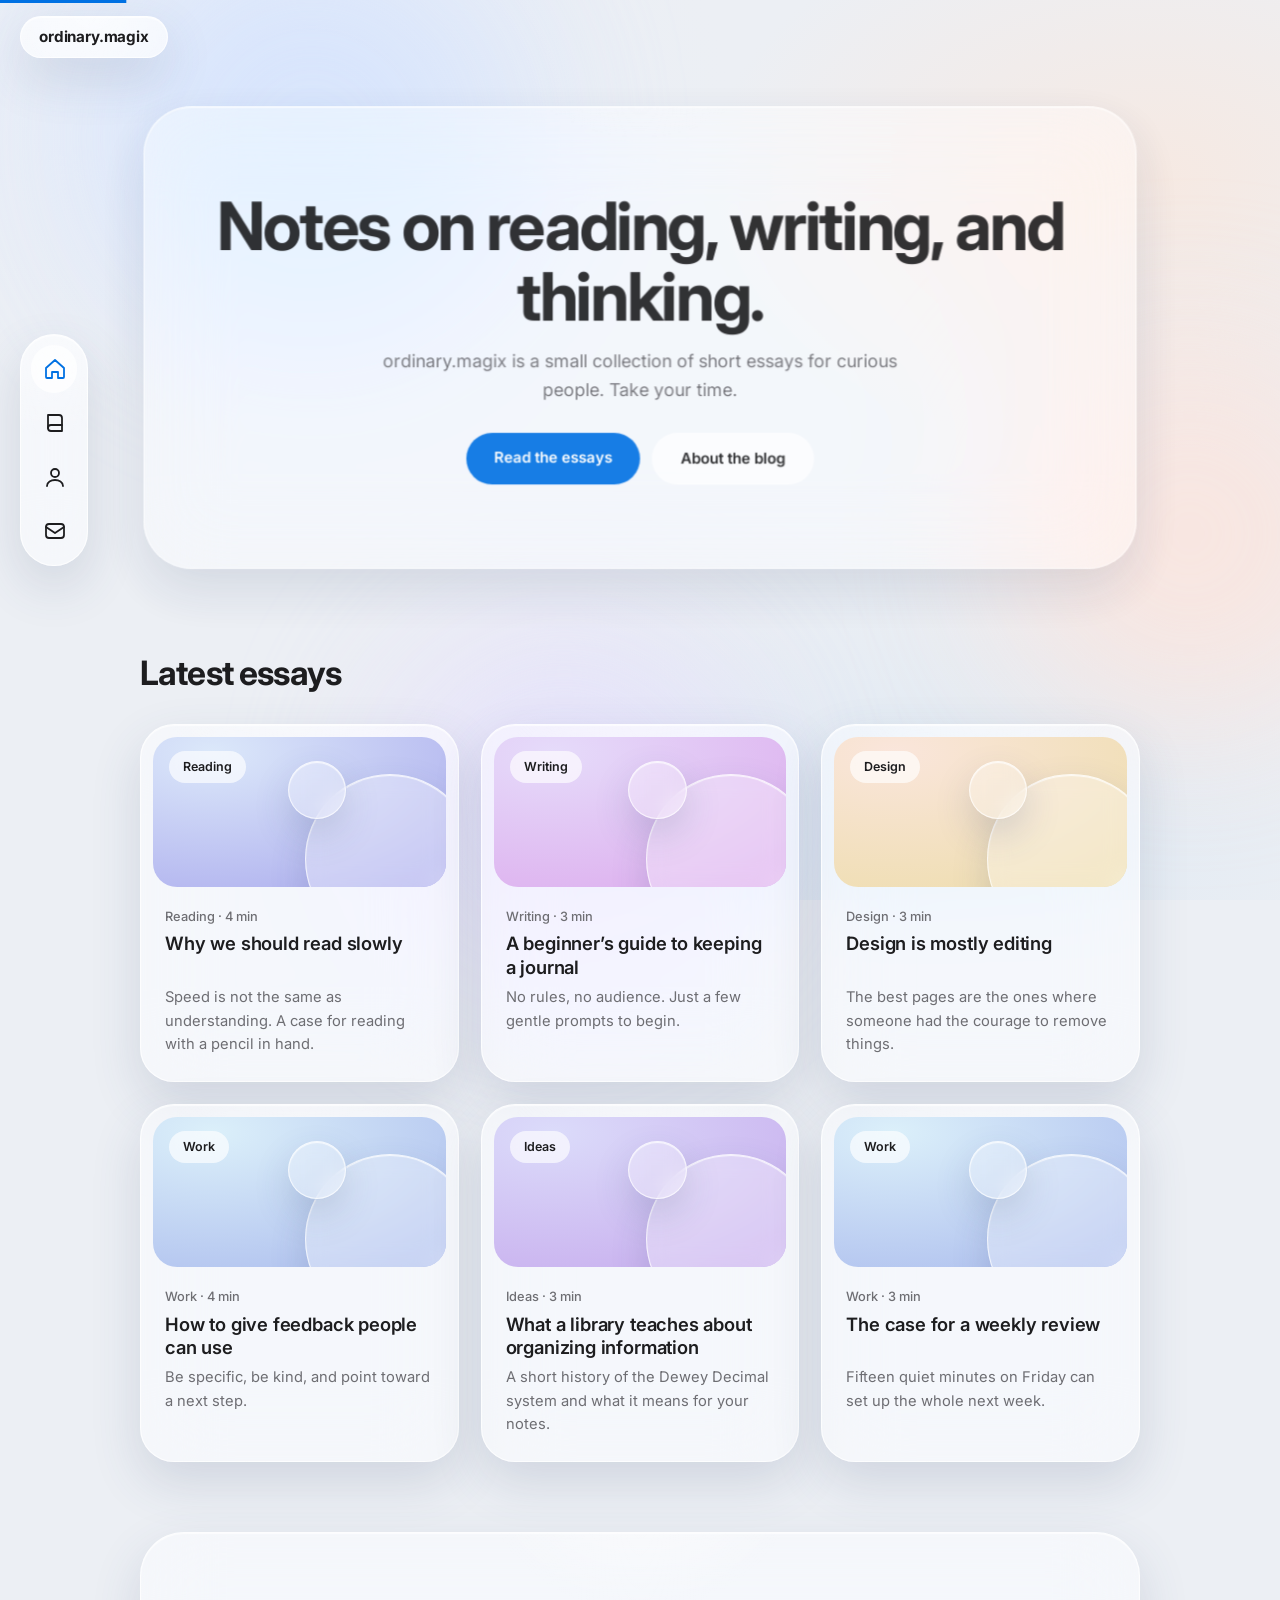
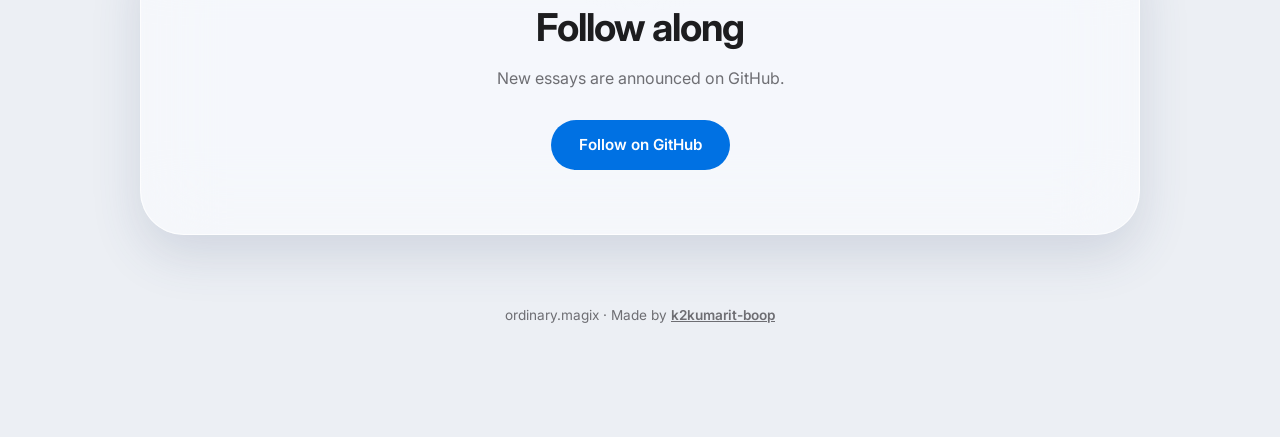
==== commit d84a5189: "css file moved sparate" ====
--- a/index.html
+++ b/index.html
@@ -5,10 +5,11 @@
   <meta charset="utf-8">
   <meta name="viewport" content="width=device-width, initial-scale=1, viewport-fit=cover">
   <title>Sahulkumar</title>
+   <link rel="stylesheet" href="style.css">
   <link rel="icon" type="image/x-icon" href="/favicon.ico">
   <link rel="preconnect" href="https://fonts.googleapis.com">
   <link href="https://fonts.googleapis.com/css2?family=Inter:wght@400;500;600;700&display=swap" rel="stylesheet">
-  <style>
+  <!--<style>
     :root {
       box-sizing: border-box;
       padding-top: env(safe-area-inset-top, 0px);
@@ -692,7 +693,7 @@
       opacity: 1;
       visibility: visible
     }
-
+ 
     .orn button {
       font: inherit;
       font-size: .84rem;
@@ -786,7 +787,7 @@
         transition: none
       }
     }
-  </style>
+  </style>-->
 </head>
 
 <body>
--- a/style.css
+++ b/style.css
@@ -0,0 +1,777 @@
+    :root {
+      box-sizing: border-box;
+      padding-top: env(safe-area-inset-top, 0px);
+      padding-bottom: env(safe-area-inset-bottom, 0px);
+      --env1: #eceff4;
+      --env2: #e8eef9;
+      --env3: #f6e9e2;
+      --env4: #dfe9f3;
+      --b1: #cfe0ff;
+      --b2: #ffe1d6;
+      --b3: #e4dcff;
+      --glass: rgba(255, 255, 255, .5);
+      --glass2: rgba(255, 255, 255, .72);
+      --glass-b: rgba(255, 255, 255, .75);
+      --hi: rgba(255, 255, 255, .7);
+      --text: #1d1d1f;
+      --muted: #6e6e73;
+      --accent: #0071e3;
+      --on-accent: #ffffff;
+      --shadow: 0 20px 50px rgba(60, 80, 120, .16);
+      --cl1: 92%;
+      --cl2: 80%;
+      --chip-bg: rgba(255, 255, 255, .65);
+      --chip-fg: #1d1d1f;
+    }
+
+    @media (prefers-color-scheme:dark) {
+      :root:not([data-theme="light"]) {
+        --env1: #0f1218;
+        --env2: #16203a;
+        --env3: #2a1c2c;
+        --env4: #14243a;
+        --b1: #2a4a8a;
+        --b2: #5a3350;
+        --b3: #3a3472;
+        --glass: rgba(255, 255, 255, .1);
+        --glass2: rgba(40, 46, 60, .62);
+        --glass-b: rgba(255, 255, 255, .2);
+        --hi: rgba(255, 255, 255, .22);
+        --text: #f5f5f7;
+        --muted: #a1a1a6;
+        --accent: #64b5ff;
+        --on-accent: #04152b;
+        --shadow: 0 20px 50px rgba(0, 0, 0, .45);
+        --cl1: 40%;
+        --cl2: 24%;
+        --chip-bg: rgba(255, 255, 255, .18);
+        --chip-fg: #f5f5f7;
+      }
+    }
+
+    :root[data-theme="dark"] {
+      --env1: #0f1218;
+      --env2: #16203a;
+      --env3: #2a1c2c;
+      --env4: #14243a;
+      --b1: #2a4a8a;
+      --b2: #5a3350;
+      --b3: #3a3472;
+      --glass: rgba(255, 255, 255, .1);
+      --glass2: rgba(40, 46, 60, .62);
+      --glass-b: rgba(255, 255, 255, .2);
+      --hi: rgba(255, 255, 255, .22);
+      --text: #f5f5f7;
+      --muted: #a1a1a6;
+      --accent: #64b5ff;
+      --on-accent: #04152b;
+      --shadow: 0 20px 50px rgba(0, 0, 0, .45);
+      --cl1: 40%;
+      --cl2: 24%;
+      --chip-bg: rgba(255, 255, 255, .18);
+      --chip-fg: #f5f5f7;
+    }
+
+    html {
+      scroll-behavior: smooth;
+      scroll-padding-top: env(safe-area-inset-top, 0px)
+    }
+
+    *,
+    *::before,
+    *::after {
+      box-sizing: inherit
+    }
+
+    body {
+      margin: 0;
+      overflow-x: hidden;
+      color: var(--text);
+      line-height: 1.6;
+      font-family: -apple-system, BlinkMacSystemFont, "SF Pro Display", "SF Pro Text", "Inter", system-ui, "Segoe UI", sans-serif;
+      background: radial-gradient(60% 50% at 15% 10%, var(--env2) 0, transparent 70%), radial-gradient(50% 45% at 90% 20%, var(--env3) 0, transparent 70%),
+        radial-gradient(60% 50% at 70% 95%, var(--env4) 0, transparent 70%), var(--env1);
+      background-attachment: fixed
+    }
+
+    a {
+      color: inherit
+    }
+
+    :focus-visible {
+      outline: 3px solid var(--accent);
+      outline-offset: 3px
+    }
+
+    .blob {
+      position: fixed;
+      border-radius: 50%;
+      filter: blur(80px);
+      opacity: .65;
+      pointer-events: none;
+      z-index: 0;
+      will-change: transform
+    }
+
+    .b1 {
+      width: 420px;
+      height: 420px;
+      background: var(--b1);
+      top: -100px;
+      left: 8%
+    }
+
+    .b2 {
+      width: 380px;
+      height: 380px;
+      background: var(--b2);
+      top: 40%;
+      right: -100px
+    }
+
+    .b3 {
+      width: 360px;
+      height: 360px;
+      background: var(--b3);
+      bottom: -120px;
+      left: 30%
+    }
+
+    .glass {
+      background: radial-gradient(260px circle at var(--px, 50%) var(--py, -30%), var(--hi), transparent 65%), var(--glass);
+      border: 1px solid var(--glass-b);
+      box-shadow: var(--shadow), inset 0 1px 1px rgba(255, 255, 255, .7);
+      -webkit-backdrop-filter: blur(40px) saturate(180%);
+      backdrop-filter: blur(40px) saturate(180%)
+    }
+
+    .bar {
+      position: fixed;
+      left: 0;
+      top: 0;
+      height: 3px;
+      width: 100%;
+      z-index: 60;
+      background: var(--accent);
+      transform-origin: left;
+      transform: scaleX(0)
+    }
+
+    a.logo {
+      position: fixed;
+      z-index: 40;
+      left: 20px;
+      top: calc(env(safe-area-inset-top, 0px) + 16px);
+      padding: 8px 18px;
+      border-radius: 999px;
+      text-decoration: none;
+      font-weight: 700;
+      font-size: .95rem;
+      letter-spacing: -.01em
+    }
+
+    .tabs {
+      position: fixed;
+      z-index: 40;
+      left: 20px;
+      top: 50%;
+      transform: translateY(-50%);
+      width: 68px;
+      padding: 10px;
+      border-radius: 36px;
+      display: flex;
+      flex-direction: column;
+      gap: 6px;
+      overflow: hidden;
+      transition: width .4s cubic-bezier(.2, .8, .2, 1)
+    }
+
+    .tabs:hover,
+    .tabs:focus-within {
+      width: 200px
+    }
+
+    .tabs a {
+      display: flex;
+      align-items: center;
+      gap: 14px;
+      height: 48px;
+      padding: 0 12px;
+      border-radius: 26px;
+      text-decoration: none;
+      color: var(--text);
+      white-space: nowrap;
+      font-size: .92rem;
+      font-weight: 600;
+      transition: background .25s, color .25s
+    }
+
+    .tabs a:hover {
+      background: var(--hi)
+    }
+
+    .tabs a.on {
+      background: var(--hi);
+      color: var(--accent)
+    }
+
+    .tabs svg {
+      flex: none;
+      width: 24px;
+      height: 24px;
+      fill: none;
+      stroke: currentColor;
+      stroke-width: 1.8;
+      stroke-linecap: round;
+      stroke-linejoin: round
+    }
+
+    .tabs span {
+      opacity: 0;
+      transition: opacity .3s
+    }
+
+    .tabs:hover span,
+    .tabs:focus-within span {
+      opacity: 1
+    }
+
+    main {
+      position: relative;
+      z-index: 1
+    }
+
+    .page {
+      animation: enter .6s cubic-bezier(.2, .8, .2, 1)
+    }
+
+    @keyframes enter {
+      from {
+        opacity: 0;
+        transform: translateY(24px)
+      }
+    }
+
+    .wrap {
+      max-width: 1000px;
+      margin: 0 auto;
+      padding: 0 24px
+    }
+
+    @media (min-width:860px) and (max-width:1300px) {
+      .wrap {
+        padding-left: 116px
+      }
+    }
+
+    .hero {
+      padding: 110px 0 10px;
+      text-align: center
+    }
+
+    .hw {
+      border-radius: 48px;
+      padding: clamp(34px, 7vw, 84px) clamp(22px, 5vw, 64px);
+      text-align: center;
+      will-change: transform, opacity
+    }
+
+    h1 {
+      font-size: clamp(2.3rem, 6vw, 4.2rem);
+      line-height: 1.06;
+      font-weight: 700;
+      letter-spacing: -.035em;
+      margin: 0 0 16px
+    }
+
+    .hero h1 {
+      max-width: 20ch;
+      margin-inline: auto
+    }
+
+    h1 .w {
+      display: inline-block;
+      opacity: 0;
+      transform: translateY(22px);
+      animation: rise .8s cubic-bezier(.2, .8, .2, 1) forwards;
+      animation-delay: calc(var(--i) * 70ms + 100ms)
+    }
+
+    @keyframes rise {
+      to {
+        opacity: 1;
+        transform: none
+      }
+    }
+
+    .lede {
+      color: var(--muted);
+      font-size: 1.12rem;
+      max-width: 52ch;
+      margin: 0 auto;
+      opacity: 0;
+      animation: rise .8s ease .55s forwards
+    }
+
+    .btns {
+      display: flex;
+      gap: 12px;
+      justify-content: center;
+      flex-wrap: wrap;
+      margin-top: 28px
+    }
+
+    .btn {
+      font: inherit;
+      font-size: .95rem;
+      font-weight: 600;
+      border: 0;
+      border-radius: 999px;
+      padding: 13px 28px;
+      cursor: pointer;
+      background: var(--accent);
+      color: var(--on-accent);
+      text-decoration: none;
+      display: inline-block;
+      transition: transform .25s, box-shadow .25s
+    }
+
+    .btn:hover {
+      transform: translateY(-2px);
+      box-shadow: 0 12px 28px rgba(0, 113, 227, .3)
+    }
+
+    .btn.g {
+      background: var(--glass2);
+      color: var(--text);
+      border: 1px solid var(--glass-b)
+    }
+
+    .sec {
+      padding: 60px 0 10px
+    }
+
+    .sec>h2 {
+      font-size: clamp(1.5rem, 3.4vw, 2.1rem);
+      margin: 0 0 24px;
+      font-weight: 700;
+      letter-spacing: -.025em
+    }
+
+    .grid {
+      display: grid;
+      grid-template-columns: repeat(auto-fit, minmax(290px, 1fr));
+      gap: 22px;
+      align-items: stretch;
+      grid-auto-rows: 1fr
+    }
+
+    .card {
+      display: flex;
+      flex-direction: column;
+      border-radius: 34px;
+      padding: 12px 12px 24px;
+      text-decoration: none;
+      transition: transform .4s cubic-bezier(.2, .8, .2, 1), box-shadow .4s
+    }
+
+    a.card:hover {
+      transform: translateY(-6px);
+      box-shadow: 0 30px 60px rgba(60, 80, 120, .22), inset 0 1px 1px rgba(255, 255, 255, .7)
+    }
+
+    .card .tx {
+      padding: 16px 12px 0;
+      flex: 1
+    }
+
+    .card small {
+      color: var(--muted);
+      font-size: .8rem;
+      font-weight: 500
+    }
+
+    .card h3 {
+      margin: 4px 0 6px;
+      font-size: 1.15rem;
+      line-height: 1.3;
+      font-weight: 600;
+      letter-spacing: -.01em;
+      display: -webkit-box;
+      -webkit-line-clamp: 2;
+      -webkit-box-orient: vertical;
+      overflow: hidden;
+      min-height: 2.6em
+    }
+
+    .card p {
+      margin: 0;
+      color: var(--muted);
+      font-size: .92rem;
+      display: -webkit-box;
+      -webkit-line-clamp: 3;
+      -webkit-box-orient: vertical;
+      overflow: hidden;
+      min-height: 4.8em
+    }
+
+    .cv {
+      position: relative;
+      overflow: hidden;
+      isolation: isolate;
+      border-radius: 24px;
+      height: var(--ch, 150px);
+      background: radial-gradient(120% 120% at 20% 10%, hsl(var(--h) 75% var(--cl1)) 0, hsl(calc(var(--h) + 25) 65% var(--cl2)) 100%)
+    }
+
+    .cv i {
+      position: absolute;
+      display: block;
+      border-radius: 50%;
+      background: rgba(255, 255, 255, .32);
+      border: 1px solid rgba(255, 255, 255, .7);
+      box-shadow: inset 0 1px 1px rgba(255, 255, 255, .8), 0 16px 36px rgba(60, 80, 120, .18);
+      -webkit-backdrop-filter: blur(10px);
+      backdrop-filter: blur(10px)
+    }
+
+    .cv i:nth-child(1) {
+      width: 58%;
+      aspect-ratio: 1;
+      right: -10%;
+      bottom: -38%
+    }
+
+    .cv i:nth-child(2) {
+      width: 20%;
+      aspect-ratio: 1;
+      left: 46%;
+      top: 16%
+    }
+
+    .cv b {
+      position: absolute;
+      left: 16px;
+      top: 14px;
+      z-index: 2;
+      font-size: .78rem;
+      font-weight: 600;
+      padding: 6px 14px;
+      border-radius: 999px;
+      background: var(--chip-bg);
+      color: var(--chip-fg);
+      -webkit-backdrop-filter: blur(14px);
+      backdrop-filter: blur(14px)
+    }
+
+    .tools {
+      display: flex;
+      flex-wrap: wrap;
+      gap: 14px;
+      align-items: center;
+      margin-bottom: 28px
+    }
+
+    .tools input {
+      flex: 1 1 220px;
+      font: inherit;
+      padding: 13px 22px;
+      border-radius: 999px;
+      border: 1px solid var(--glass-b);
+      background: var(--glass2);
+      color: var(--text)
+    }
+
+    .tools input::placeholder {
+      color: var(--muted)
+    }
+
+    .chips {
+      display: flex;
+      flex-wrap: wrap;
+      gap: 8px
+    }
+
+    .chip {
+      font: inherit;
+      font-size: .84rem;
+      font-weight: 600;
+      padding: 9px 18px;
+      border-radius: 999px;
+      border: 1px solid var(--glass-b);
+      background: var(--glass2);
+      color: var(--text);
+      cursor: pointer;
+      transition: background .25s, color .25s
+    }
+
+    .chip.on {
+      background: var(--accent);
+      color: var(--on-accent);
+      border-color: transparent
+    }
+
+    .empty {
+      text-align: center;
+      color: var(--muted)
+    }
+
+    .read {
+      max-width: 720px;
+      margin: 28px auto 0;
+      border-radius: 44px;
+      padding: clamp(26px, 5vw, 60px);
+      font-size: 1.12rem;
+      line-height: 1.8;
+      background: var(--glass2)
+    }
+
+    .read p {
+      margin: 0 0 1.25em
+    }
+
+    .read h2 {
+      font-size: 1.4rem;
+      margin: 1.8em 0 .5em;
+      letter-spacing: -.02em;
+      font-weight: 700;
+      scroll-margin-top: 90px
+    }
+
+    .read blockquote {
+      margin: 1.6em 0;
+      padding: 24px 28px;
+      border-radius: 30px;
+      font-size: 1.4rem;
+      line-height: 1.45;
+      font-weight: 600;
+      letter-spacing: -.015em;
+      background: var(--glass);
+      border: 1px solid var(--glass-b);
+      box-shadow: inset 0 1px 1px rgba(255, 255, 255, .7)
+    }
+
+    .author {
+      max-width: 720px;
+      margin: 22px auto 0;
+      border-radius: 34px;
+      padding: 22px 26px;
+      display: flex;
+      gap: 18px;
+      align-items: center;
+      flex-wrap: wrap
+    }
+
+    .av {
+      flex: none;
+      width: 56px;
+      height: 56px;
+      border-radius: 50%;
+      display: grid;
+      place-items: center;
+      font-weight: 700;
+      font-size: 1.25rem;
+      color: #fff;
+      background: radial-gradient(circle at 30% 25%, rgba(255, 255, 255, .85), var(--accent) 75%)
+    }
+
+    .author div {
+      flex: 1 1 220px
+    }
+
+    .author b {
+      display: block
+    }
+
+    .author span {
+      color: var(--muted);
+      font-size: .9rem
+    }
+
+    .author .btn {
+      padding: 10px 22px
+    }
+
+    .follow {
+      border-radius: 44px;
+      padding: clamp(30px, 6vw, 64px);
+      text-align: center
+    }
+
+    .follow h2 {
+      margin: 0 0 8px;
+      font-size: clamp(1.6rem, 4vw, 2.4rem);
+      letter-spacing: -.025em
+    }
+
+    .follow p {
+      margin: 0;
+      color: var(--muted)
+    }
+
+    .toc {
+      position: fixed;
+      right: 24px;
+      top: 50%;
+      transform: translateY(-50%);
+      z-index: 20;
+      width: 210px;
+      border-radius: 28px;
+      padding: 16px 12px;
+      display: none
+    }
+
+    @media (min-width:1300px) {
+      .toc.on {
+        display: block
+      }
+    }
+
+    .toc b {
+      display: block;
+      font-size: .72rem;
+      color: var(--muted);
+      padding: 0 10px 8px;
+      font-weight: 600
+    }
+
+    .toc button {
+      display: block;
+      width: 100%;
+      text-align: left;
+      font: inherit;
+      font-size: .84rem;
+      font-weight: 500;
+      color: var(--text);
+      background: none;
+      border: 0;
+      border-radius: 16px;
+      padding: 9px 12px;
+      cursor: pointer;
+      transition: background .25s, color .25s
+    }
+
+    .toc button.on {
+      background: var(--hi);
+      color: var(--accent);
+      font-weight: 600
+    }
+
+    .toc button:hover {
+      background: var(--hi)
+    }
+
+    .orn {
+      position: fixed;
+      left: 50%;
+      bottom: calc(env(safe-area-inset-bottom, 0px) + 24px);
+      z-index: 35;
+      display: flex;
+      gap: 4px;
+      padding: 6px;
+      border-radius: 999px;
+      transform: translate(-50%, 40px);
+      opacity: 0;
+      visibility: hidden;
+      transition: transform .5s cubic-bezier(.2, .8, .2, 1), opacity .4s, visibility .4s
+    }
+
+    .orn.show {
+      transform: translate(-50%, 0);
+      opacity: 1;
+      visibility: visible
+    }
+ 
+    .orn button {
+      font: inherit;
+      font-size: .84rem;
+      font-weight: 600;
+      color: var(--text);
+      background: none;
+      border: 0;
+      border-radius: 999px;
+      padding: 10px 20px;
+      cursor: pointer;
+      transition: background .25s
+    }
+
+    .orn button:hover {
+      background: var(--hi)
+    }
+
+    .rv {
+      opacity: 0;
+      transform: translateY(32px);
+      transition: opacity .8s ease, transform .9s cubic-bezier(.2, .8, .2, 1);
+      transition-delay: calc(var(--i, 0) * 110ms)
+    }
+
+    .rv.in {
+      opacity: 1;
+      transform: none
+    }
+
+    footer {
+      text-align: center;
+      color: var(--muted);
+      font-size: .85rem;
+      padding: 60px 20px 110px
+    }
+
+    footer a {
+      font-weight: 600
+    }
+
+    @media (max-width:859px) {
+      .tabs {
+        left: 50%;
+        top: auto;
+        bottom: calc(env(safe-area-inset-bottom, 0px) + 14px);
+        transform: translateX(-50%);
+        width: auto;
+        flex-direction: row;
+        padding: 8px;
+        border-radius: 999px
+      }
+
+      .tabs:hover,
+      .tabs:focus-within {
+        width: auto
+      }
+
+      .tabs a {
+        padding: 0 14px
+      }
+
+      .tabs span {
+        display: none
+      }
+
+      .orn {
+        bottom: calc(env(safe-area-inset-bottom, 0px) + 92px)
+      }
+
+      a.logo {
+        left: 16px
+      }
+    }
+
+    @media (prefers-reduced-motion:reduce) {
+      html {
+        scroll-behavior: auto
+      }
+
+      .page,
+      h1 .w,
+      .lede {
+        animation: none;
+        opacity: 1;
+        transform: none
+      }
+
+      .rv {
+        opacity: 1;
+        transform: none;
+        transition: none
+      }
+    }
